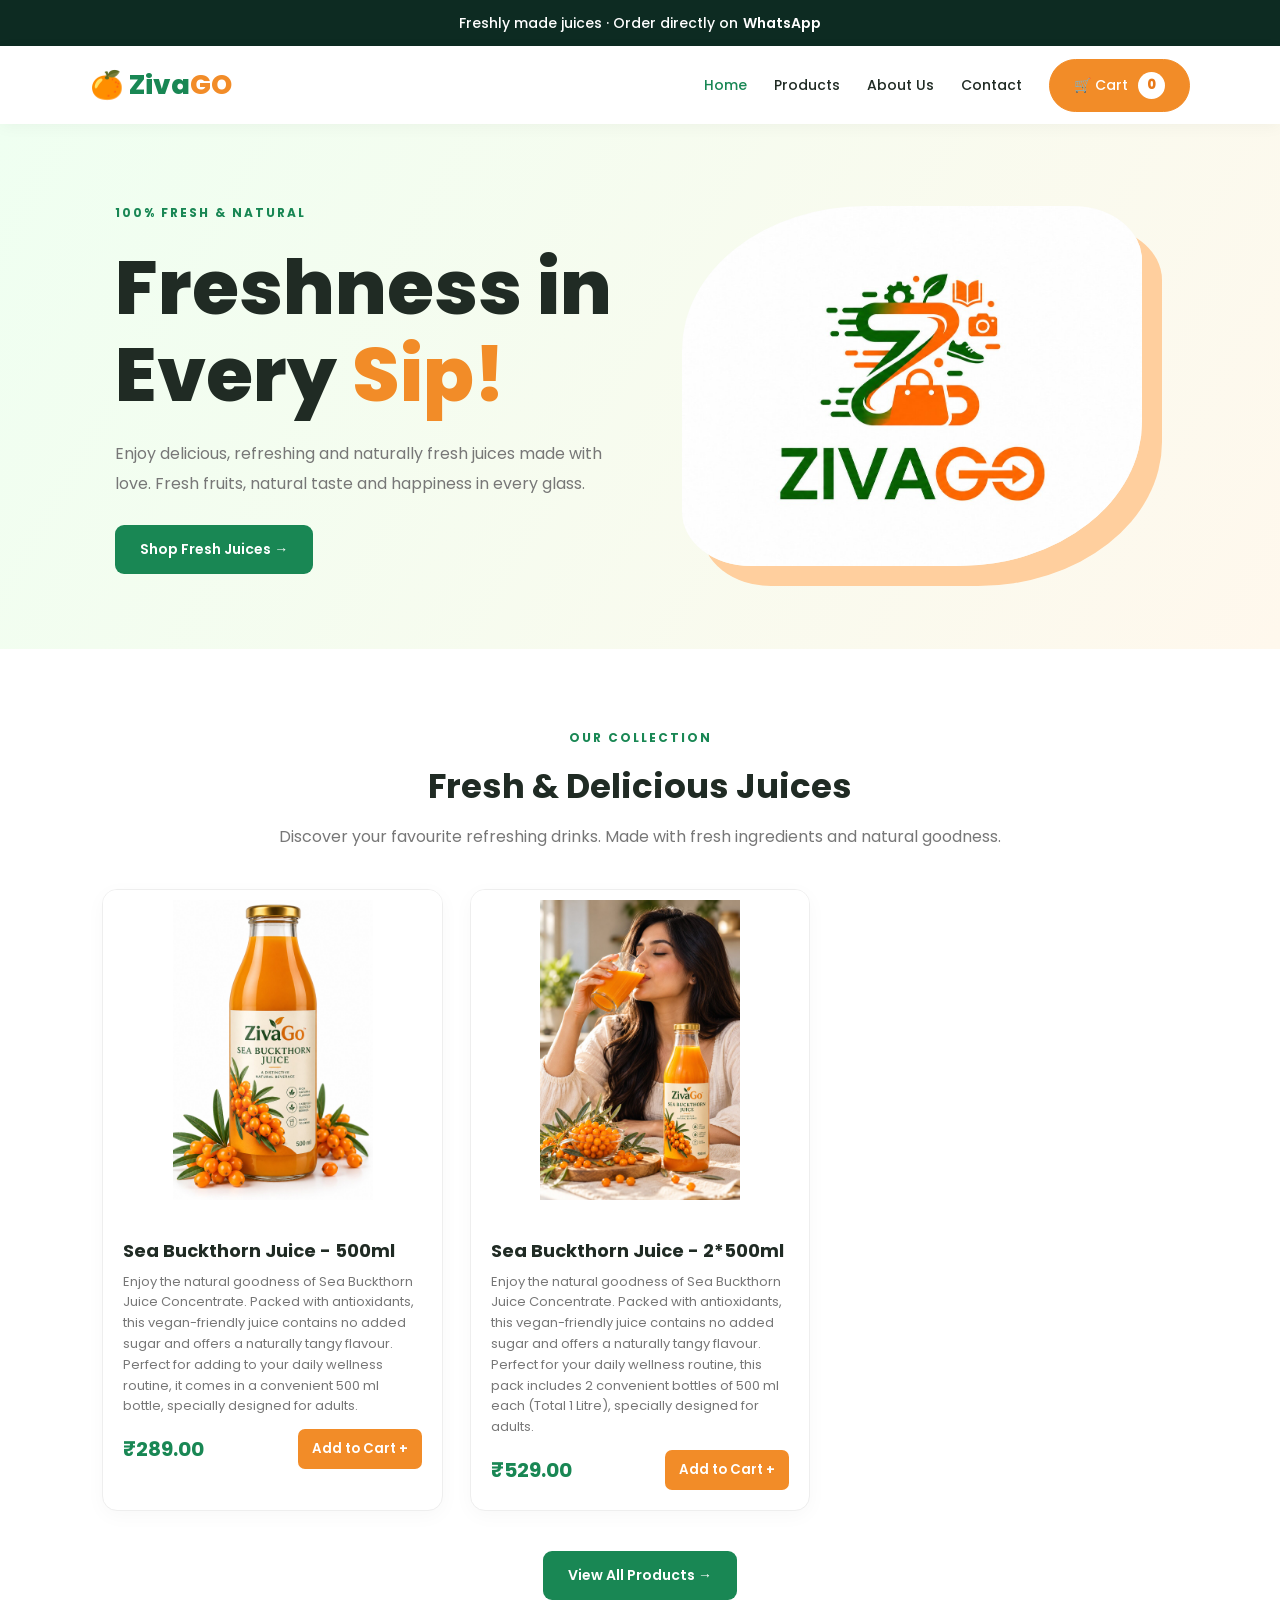
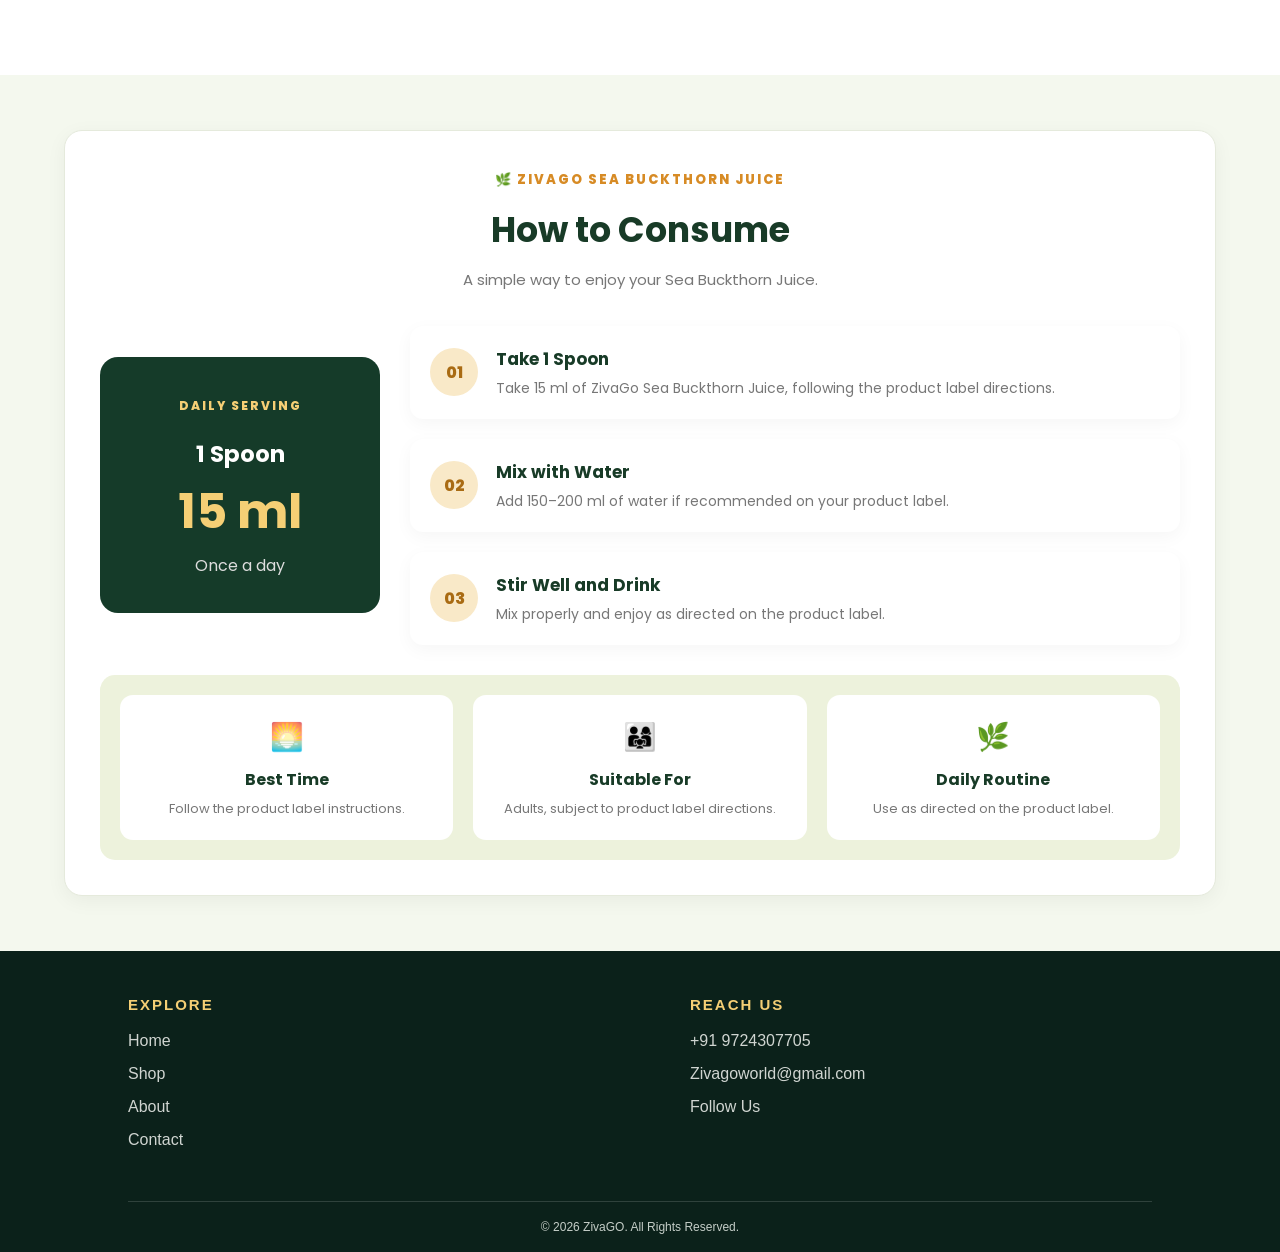
==== index.html @ c8cfe7f8 "Update index.html" ====
<!DOCTYPE html>
<html lang="en">

<head>
    <meta charset="UTF-8">
    <meta name="viewport" content="width=device-width, initial-scale=1.0">

    <title>ZivaGO | Fresh & Natural Juices</title>

    <meta name="description" content="Discover fresh and natural juices at ZivaGO. Enjoy refreshing flavours and order directly through WhatsApp.">

    <link rel="stylesheet" href="./style.css">

    <style>

        /* =====================================
           CART SUCCESS POPUP
        ===================================== */

        .cart-toast {
            position: fixed;
            top: 25px;
            right: 25px;
            width: 370px;
            max-width: calc(100% - 30px);
            background: #fff;
            border-radius: 18px;
            padding: 20px;
            z-index: 999999;
            box-shadow: 0 15px 45px rgba(0,0,0,.16);
            border: 1px solid #e8eee8;
            border-top: 5px solid #398342;

            display: flex;
            gap: 14px;
            align-items: flex-start;

            opacity: 0;
            visibility: hidden;
            transform: translateY(-25px) scale(.95);

            transition: all .35s ease;
        }

        .cart-toast.show {
            opacity: 1;
            visibility: visible;
            transform: translateY(0) scale(1);
        }

        .toast-icon {
            width: 48px;
            height: 48px;
            min-width: 48px;
            background: #e8f7e9;
            color: #398342;
            border-radius: 50%;

            display: flex;
            justify-content: center;
            align-items: center;

            font-size: 27px;
            font-weight: bold;
        }

        .toast-content {
            flex: 1;
            min-width: 0;
        }

        .toast-content strong {
            display: block;
            color: #243b2c;
            font-size: 16px;
            font-weight: 800;
            margin: 2px 0 6px;
        }

        .toast-content p {
            color: #777;
            font-size: 13px;
            line-height: 1.5;
            margin: 0;
            overflow-wrap: anywhere;
        }

        .toast-close {
            border: none;
            background: transparent;
            color: #999;
            font-size: 22px;
            cursor: pointer;
            padding: 0;
        }

        .toast-bottom {
            display: flex;
            align-items: center;
            justify-content: space-between;
            margin-top: 16px;
            padding-top: 13px;
            border-top: 1px solid #eee;
            gap: 8px;
        }

        .toast-cart-count {
            font-size: 12px;
            color: #398342;
            font-weight: 700;
        }

        .toast-cart-link {
            display: inline-block;
            text-decoration: none;
            background: #f28c28;
            color: white;
            padding: 9px 15px;
            border-radius: 30px;
            font-size: 12px;
            font-weight: 700;
            white-space: nowrap;
        }

        .toast-cart-link:hover {
            background: #d97818;
        }

        .toast-progress {
            position: absolute;
            bottom: 0;
            left: 0;
            height: 3px;
            width: 100%;
            background: #f28c28;
            transform-origin: left;
        }

        .cart-toast.show .toast-progress {
            animation: toastProgress 3.5s linear forwards;
        }

        @keyframes toastProgress {
            from { transform: scaleX(1); }
            to { transform: scaleX(0); }
        }


        /* =====================================
           PREMIUM FOOTER
        ===================================== */

        footer.footer {
            background: #0b211a !important;
            color: #d0d5d1;
            width: 100%;
            margin: 0;
            padding: 85px 8% 0;
            box-sizing: border-box;
            font-family: Arial, sans-serif;
        }

        .footer .footer-container {
            width: 100%;
            max-width: 1200px;
            margin: 0 auto;

            display: grid;
            grid-template-columns: 1fr 1fr;
            column-gap: 100px;
            align-items: start;

            padding-bottom: 75px;
        }

        .footer .footer-column {
            display: flex;
            flex-direction: column;
            align-items: flex-start;
            text-align: left !important;
            justify-content: flex-start;
            width: 100%;
            margin: 0;
            padding: 0;
        }

        .footer .footer-column h3 {
            display: block;
            width: 100%;
            color: #f5cf75;
            font-size: 17px;
            font-weight: 800;
            letter-spacing: 2px;
            text-align: left !important;
            margin: 0 0 26px;
            padding: 0;
        }

        .footer .footer-column a {
            display: block;
            width: fit-content;
            max-width: 100%;
            color: #d0d5d1;
            text-decoration: none;
            text-align: left !important;
            font-size: 20px;
            line-height: 1.5;
            margin: 0 0 12px;
            padding: 0;

            transition: color .3s ease, transform .3s ease;
        }

        .footer .footer-column a:hover {
            color: #f5cf75;
            transform: translateX(5px);
        }

        .footer .footer-bottom {
            width: 100%;
            max-width: 1200px;
            margin: 0 auto;
            border-top: 1px solid rgba(255,255,255,.15);
            padding: 35px 0 25px;
            text-align: center;
            box-sizing: border-box;
        }

        .footer .footer-bottom p {
            color: #c5cec8;
            font-size: 14px;
            margin: 0;
            text-align: center;
        }


        /* =====================================
           HOW TO CONSUME SECTION
        ===================================== */

        .consume-section {
            width: 100%;
            padding: 55px 5%;
            background: #f4f8ee;
            box-sizing: border-box;
        }

        .consume-container {
            max-width: 1200px;
            margin: auto;
        }

        .consume-heading {
            text-align: center;
            margin-bottom: 35px;
        }

        .consume-heading span {
            color: #d78b25;
            font-size: 13px;
            font-weight: 800;
            letter-spacing: 2px;
        }

        .consume-heading h2 {
            color: #183b27;
            font-size: 35px;
            margin: 12px 0;
        }

        .consume-heading p {
            color: #777;
            font-size: 15px;
        }

        .consume-main {
            display: grid;
            grid-template-columns: 280px 1fr;
            gap: 30px;
            align-items: center;
        }

        .consume-dose {
            background: #153b29;
            color: white;
            text-align: center;
            padding: 35px 20px;
            border-radius: 18px;
        }

        .consume-dose span {
            color: #f5cf75;
            font-size: 12px;
            font-weight: 800;
            letter-spacing: 2px;
        }

        .consume-dose h3 {
            font-size: 23px;
            margin: 20px 0 5px;
        }

        .consume-dose h2 {
            color: #f5cf75;
            font-size: 48px;
            margin: 5px 0;
        }

        .consume-dose p {
            color: #ddd;
        }

        .consume-steps {
            display: flex;
            flex-direction: column;
            gap: 20px;
        }

        .consume-step {
            display: flex;
            align-items: center;
            gap: 18px;
            background: white;
            padding: 20px;
            border-radius: 13px;
            box-shadow: 0 5px 18px rgba(0,0,0,.04);
        }

        .step-number {
            min-width: 48px;
            height: 48px;
            border-radius: 50%;
            background: #f9e9c8;
            color: #a96b13;
            display: flex;
            align-items: center;
            justify-content: center;
            font-weight: 800;
        }

        .consume-step h3 {
            color: #183b27;
            font-size: 17px;
            margin: 0 0 6px;
        }

        .consume-step p {
            color: #777;
            font-size: 14px;
            margin: 0;
            line-height: 1.5;
        }

        .consume-info {
            display: grid;
            grid-template-columns: repeat(3, 1fr);
            gap: 20px;
            margin-top: 30px;
        }

        .info-item {
            background: white;
            padding: 22px 15px;
            text-align: center;
            border-radius: 13px;
        }

        .info-item span {
            font-size: 27px;
        }

        .info-item h3 {
            color: #183b27;
            font-size: 16px;
            margin: 10px 0 7px;
        }

        .info-item p {
            color: #777;
            font-size: 13px;
            line-height: 1.5;
            margin: 0;
        }


        /* =====================================
           RESPONSIVE DESIGN
        ===================================== */

        @media(max-width: 768px) {

            footer.footer {
                padding: 55px 7% 0;
            }

            .footer .footer-container {
                grid-template-columns: 1fr 1fr;
                column-gap: 25px;
                padding-bottom: 45px;
            }

            .footer .footer-column h3 {
                font-size: 14px;
                margin-bottom: 20px;
            }

            .footer .footer-column a {
                font-size: 15px;
                overflow-wrap: anywhere;
            }

            .consume-section {
                padding: 35px 4%;
            }

            .consume-main {
                grid-template-columns: 1fr;
            }

            .consume-dose {
                padding: 25px;
            }

            .consume-info {
                gap: 10px;
            }

        }

        @media(max-width: 480px) {

            .footer .footer-container {
                grid-template-columns: 1fr;
                row-gap: 30px;
            }

            .footer .footer-column h3 {
                font-size: 15px;
            }

            .footer .footer-column a {
                font-size: 17px;
            }

            .footer .footer-bottom {
                padding: 25px 0;
            }

            .cart-toast {
                top: 15px;
                right: 15px;
                left: 15px;
                width: auto;
                padding: 16px;
            }

            .toast-content strong {
                font-size: 14px;
            }

            .consume-heading h2 {
                font-size: 27px;
            }

            .consume-info {
                grid-template-columns: 1fr;
            }

            .consume-step {
                padding: 15px;
                gap: 12px;
            }

        }

    </style>

</head>

<body>


    <!-- =====================================
         ANNOUNCEMENT BAR
    ===================================== -->

    <div class="announcement-bar">

        <span>Freshly made juices · Order directly on</span>

        <a href="https://wa.me/919724307705"
           target="_blank"
           rel="noopener">

            WhatsApp

        </a>

    </div>


    <!-- =====================================
         HEADER
    ===================================== -->

    <header class="header">

        <a href="./index.html" class="logo">
            🍊 Ziva<span>GO</span>
        </a>

        <button class="menu-btn"
                onclick="toggleMenu()"
                aria-label="Toggle navigation">

            ☰

        </button>

        <nav id="navbar">

            <a class="active" href="./index.html">
                Home
            </a>

            <a href="./products.html">
                Products
            </a>

            <a href="./about.html">
                About Us
            </a>

            <a href="./contact.html">
                Contact
            </a>

            <a href="./cart.html" class="cart-nav">

                🛒 Cart

                <span class="cart-count" id="cartCount">
                    0
                </span>

            </a>

        </nav>

    </header>


    <!-- =====================================
         HERO SECTION
    ===================================== -->

    <section class="hero">

        <div class="hero-content">

            <span class="tag">
                100% FRESH & NATURAL
            </span>

            <h1>
                Freshness in<br>
                Every <span>Sip!</span>
            </h1>

            <p>
                Enjoy delicious, refreshing and naturally fresh juices
                made with love. Fresh fruits, natural taste and happiness
                in every glass.
            </p>

            <a href="./products.html" class="btn">
                Shop Fresh Juices →
            </a>

        </div>

        <div class="hero-image">

            <img
                src="./logo2.jpg"
                alt="Fresh ZivaGO juice"
                onerror="this.onerror=null;this.src='https://placehold.co/600x500?text=ZivaGO+Juices'">

        </div>

    </section>


    <!-- =====================================
         FEATURED PRODUCTS
    ===================================== -->

    <section class="section">

        <div class="section-heading">

            <span class="tag">
                OUR COLLECTION
            </span>

            <h2>
                Fresh & Delicious Juices
            </h2>

            <p>
                Discover your favourite refreshing drinks.
                Made with fresh ingredients and natural goodness.
            </p>

        </div>

        <!-- ADMIN ADDED PRODUCTS WILL SHOW HERE -->

        <div class="product-grid" id="featured-products">

        </div>

        <div class="center">

            <a href="./products.html" class="btn">
                View All Products →
            </a>

        </div>

    </section>


    <!-- =====================================
         HOW TO CONSUME SECTION
    ===================================== -->

    <section class="consume-section">

        <div class="consume-container">

            <div class="consume-heading">

                <span>
                    🌿 ZIVAGO SEA BUCKTHORN JUICE
                </span>

                <h2>
                    How to Consume
                </h2>

                <p>
                    A simple way to enjoy your Sea Buckthorn Juice.
                </p>

            </div>


            <div class="consume-main">


                <!-- DAILY SERVING -->

                <div class="consume-dose">

                    <span>
                        DAILY SERVING
                    </span>

                    <h3>
                        1 Spoon
                    </h3>

                    <h2>
                        15 ml
                    </h2>

                    <p>
                        Once a day
                    </p>

                </div>


                <!-- CONSUMPTION STEPS -->

                <div class="consume-steps">


                    <div class="consume-step">

                        <div class="step-number">
                            01
                        </div>

                        <div>

                            <h3>
                                Take 1 Spoon
                            </h3>

                            <p>
                                Take 15 ml of ZivaGo Sea Buckthorn Juice,
                                following the product label directions.
                            </p>

                        </div>

                    </div>


                    <div class="consume-step">

                        <div class="step-number">
                            02
                        </div>

                        <div>

                            <h3>
                                Mix with Water
                            </h3>

                            <p>
                                Add 150–200 ml of water if recommended
                                on your product label.
                            </p>

                        </div>

                    </div>


                    <div class="consume-step">

                        <div class="step-number">
                            03
                        </div>

                        <div>

                            <h3>
                                Stir Well and Drink
                            </h3>

                            <p>
                                Mix properly and enjoy as directed
                                on the product label.
                            </p>

                        </div>

                    </div>


                </div>

            </div>


            <!-- EXTRA INFORMATION -->

            <div class="consume-info">


                <div class="info-item">

                    <span>🌅</span>

                    <h3>
                        Best Time
                    </h3>

                    <p>
                        Follow the product label instructions.
                    </p>

                </div>


                <div class="info-item">

                    <span>👨‍👩‍👧</span>

                    <h3>
                        Suitable For
                    </h3>

                    <p>
                        Adults, subject to product label directions.
                    </p>

                </div>


                <div class="info-item">

                    <span>🌿</span>

                    <h3>
                        Daily Routine
                    </h3>

                    <p>
                        Use as directed on the product label.
                    </p>

                </div>


            </div>

        </div>

    </section>


    <!-- =====================================
         FOOTER
    ===================================== -->

    <footer class="footer">

        <div class="footer-container">


            <!-- EXPLORE -->

            <div class="footer-column">

                <h3>
                    EXPLORE
                </h3>

                <a href="./index.html">
                    Home
                </a>

                <a href="./products.html">
                    Shop
                </a>

                <a href="./about.html">
                    About
                </a>

                <a href="./contact.html">
                    Contact
                </a>

            </div>


            <!-- REACH US -->

            <div class="footer-column">

                <h3>
                    REACH US
                </h3>

                <a href="https://wa.me/919724307705"
                   target="_blank"
                   rel="noopener">

                    +91 9724307705

                </a>

                <a href="mailto:zivagoworld@gmail.com">

                    Zivagoworld@gmail.com

                </a>
                   <a href="https://www.instagram.com/zivago.world" target="_blank" rel="noopener noreferrer">
    <i class="fab fa-instagram"></i> Follow Us
</a>

            </div>


        </div>


        <!-- COPYRIGHT -->

        <div class="footer-bottom">

            <p>
                © 2026 ZivaGO. All Rights Reserved.
            </p>

        </div>

    </footer>


    <!-- =====================================
         ADD TO CART SUCCESS POPUP
    ===================================== -->

    <div id="cart-toast" class="cart-toast" role="status" aria-live="polite">

        <div class="toast-icon">
            ✓
        </div>

        <div class="toast-content">

            <strong>
                Added to Cart Successfully!
            </strong>

            <p id="toast-message">
                Your fresh juice has been added to your shopping cart.
            </p>

            <div class="toast-bottom">

                <span class="toast-cart-count" id="toast-count">
                    🛒 Cart updated
                </span>

                <a href="./cart.html" class="toast-cart-link">
                    View Cart →
                </a>

            </div>

        </div>

        <button class="toast-close"
                onclick="closeCartToast()"
                aria-label="Close notification">

            ×

        </button>

        <div class="toast-progress"></div>

    </div>


    <!-- =====================================
         JAVASCRIPT
    ===================================== -->

    <script src="./script.js"></script>

    <script>

        // MOBILE NAVIGATION

        function toggleMenu() {

            const navbar = document.getElementById("navbar");

            if (navbar) {
                navbar.classList.toggle("show");
            }

        }


        // CART TOAST DETAILS

        function updateToastDetails(productName) {

            const message =
                document.getElementById("toast-message");

            const count =
                document.getElementById("toast-count");

            if (message) {

                message.textContent =
                    productName +
                    " has been added to your shopping cart.";

            }

            if (count && typeof getCart === "function") {

                const total = getCart().reduce(
                    (sum, item) =>
                        sum + Number(item.quantity || 0),
                    0
                );

                count.textContent =
                    "🛒 " + total + " items in your cart";

            }

        }

    </script>


</body>

</html>
---- style.css ----
@import url('https://fonts.googleapis.com/css2?family=Poppins:wght@400;500;600;700;800&display=swap');

/* ==============================
   GLOBAL SETTINGS
============================== */

:root {
  --green: #198754;
  --dark-green: #11633c;
  --orange: #F28C28;
  --light: #f5fff7;
  --dark: #202b24;
  --gray: #777;
}

* {
  margin: 0;
  padding: 0;
  box-sizing: border-box;
}

body {
  font-family: 'Poppins', sans-serif;
  color: var(--dark);
  background: white;
}

a {
  text-decoration: none;
  color: inherit;
}

button,
input,
textarea {
  font-family: inherit;
}

/* ==============================
   ANNOUNCEMENT BAR
============================== */

.announcement-bar {
  width: 100%;
  min-height: 46px;
  padding: 11px 15px;
  display: flex;
  align-items: center;
  justify-content: center;
  gap: 5px;
  background: #0d2b22;
  color: #ffffff;
  text-align: center;
  font-size: 14px;
  font-weight: 500;
  line-height: 1.5;
}

.announcement-bar a {
  color: #ffffff;
  font-weight: 600;
  transition: 0.3s;
}

.announcement-bar a:hover {
  color: #ffb45e;
  text-decoration: underline;
  text-underline-offset: 3px;
}

/* ==============================
   HEADER & NAVIGATION
============================== */

.header {
  min-height: 78px;
  padding: 0 7%;
  display: flex;
  align-items: center;
  justify-content: space-between;
  background: white;
  box-shadow: 0 3px 15px #0000000a;
  position: sticky;
  top: 0;
  z-index: 100;
}

.logo {
  font-size: 27px;
  font-weight: 800;
  color: var(--green);
}

.logo span {
  color: var(--orange);
}

.header nav {
  display: flex;
  align-items: center;
  gap: 27px;
}

.header nav a {
  font-size: 14px;
  font-weight: 500;
  transition: .3s;
}

.header nav a:hover,
.header nav a.active {
  color: var(--green);
}

.menu-btn {
  display: none;
  border: 0;
  background: none;
  font-size: 25px;
  cursor: pointer;
}

/* ==============================
           NAVIGATION
============================== */

.cart-nav {
  display: inline-flex;
  align-items: center;
  justify-content: center;
  gap: 10px;
  padding: 12px 24px;
  background: var(--orange);
  color: #fff !important;
  font-size: 16px;
  font-weight: 700;
  border: 1px solid var(--orange);
  border-radius: 50px;
  transition: all .3s ease;
}

.cart-nav:hover {
  background: #D96F13;
  border-color: #D96F13;
  transform: translateY(-3px);
  box-shadow: 0 6px 16px rgba(242, 140, 40, .25);
}

.cart-count {
  display: inline-flex;
  align-items: center;
  justify-content: center;
  min-width: 27px;
  height: 27px;
  padding: 0 7px;
  background: white;
  color: #E87919;
  border-radius: 50px;
  font-size: 13px;
  font-weight: 800;
}

/* ==============================
   HERO SECTION
============================== */

.hero {
  background: linear-gradient(120deg, #effff1, #fff8ed);
  padding: 75px 9%;
  display: flex;
  align-items: center;
  justify-content: space-between;
  gap: 40px;
  min-height: 520px;
}

.hero-content {
  flex: 1;
}

.tag {
  color: var(--green);
  font-weight: 700;
  font-size: 12px;
  letter-spacing: 2px;
}

.hero h1 {
  font-size: clamp(45px, 6vw, 76px);
  line-height: 1.15;
  margin: 20px 0;
  font-weight: 800;
}

.hero h1 span,
.page-banner h1 span {
  color: var(--orange);
}

.hero p,
.page-banner p {
  color: var(--gray);
  line-height: 1.9;
  margin-bottom: 25px;
}

.hero-image {
  flex: 1;
  display: flex;
  justify-content: center;
}

.hero-image img {
  width: 100%;
  max-width: 460px;
  height: 360px;
  object-fit: cover;
  border-radius: 40% 15% 40% 15%;
  box-shadow: 20px 20px 0 #ffcf9e;
}

/* ==============================
   BUTTONS
============================== */

.btn {
  display: inline-block;
  border: none;
  background: var(--green);
  color: white;
  padding: 14px 25px;
  border-radius: 9px;
  font-size: 14px;
  font-weight: 600;
  cursor: pointer;
  transition: .3s;
  text-align: center;
}

.btn:hover {
  background: var(--dark-green);
  transform: translateY(-2px);
}

/* ==============================
   SECTIONS
============================== */

.section {
  padding: 75px 8%;
}

.section-heading {
  text-align: center;
  margin-bottom: 40px;
}

.section-heading h2,
.about-section h2 {
  font-size: 34px;
  margin: 12px 0;
}

.section-heading p {
  color: var(--gray);
}

/* ==============================
   PRODUCT GRID
============================== */

.product-grid {
  display: grid;
  grid-template-columns: repeat(3, minmax(0, 1fr));
  gap: 27px;
}

.product-card {
  background: white;
  border: 1px solid #eee;
  border-radius: 15px;
  overflow: hidden;
  transition: .3s;
  box-shadow: 0 5px 20px #00000008;
}

.product-card:hover {
  transform: translateY(-6px);
  box-shadow: 0 12px 25px #00000012;
}

.product-card img {
  width: 100%;
  height: 320px;
  object-fit: contain;
  object-position: center;
  background: #fff;
  padding: 10px;
}

.product-info {
  padding: 20px;
}

.product-info h3 {
  font-size: 18px;
  margin-bottom: 8px;
}

.product-info p {
  font-size: 13px;
  color: var(--gray);
  min-height: 43px;
  line-height: 1.6;
  margin-bottom: 12px;
}

.product-bottom {
  display: flex;
  align-items: center;
  justify-content: space-between;
  gap: 8px;
}

.price {
  color: var(--green);
  font-size: 20px;
  font-weight: 700;
}

.add-btn {
  background: var(--orange);
  border: 0;
  color: white;
  padding: 10px 14px;
  border-radius: 7px;
  cursor: pointer;
  font-weight: 600;
}

.add-btn:hover {
  background: #ed751c;
}

.center {
  text-align: center;
  margin-top: 40px;
}

/* ==============================
   BENEFITS
============================== */

.benefits {
  display: grid;
  grid-template-columns: repeat(3, 1fr);
  background: #f1fff3;
  padding: 45px 8%;
  text-align: center;
  gap: 25px;
}

.benefits div {
  font-size: 35px;
}

.benefits h3 {
  font-size: 17px;
  margin: 10px 0;
}

.benefits p {
  font-size: 13px;
  color: var(--gray);
}

/* ==============================
   SMALL PREMIUM FOOTER
============================== */

.footer {
  width: 100%;
  background: #0b211a !important;
  color: #d0d5d1 !important;
  padding: 45px 10% 0 !important;
  margin: 0;
  text-align: left !important;
  box-sizing: border-box;
}

/* TWO COLUMN LAYOUT */

.footer .footer-container {
  width: 100%;
  max-width: 1200px;
  margin: 0 auto !important;

  display: grid !important;
  grid-template-columns: 1fr 1fr !important;

  align-items: start !important;
  gap: 40px;

  padding: 0 0 40px !important;
}

/* FOOTER COLUMNS */

.footer .footer-column {
  display: flex !important;
  flex-direction: column !important;
  align-items: flex-start !important;
  justify-content: flex-start !important;

  width: 100%;
  text-align: left !important;

  margin: 0 !important;
  padding: 0 !important;
}

/* GOLDEN HEADINGS */

.footer .footer-column h3 {
  color: #f5cf75 !important;
  font-size: 15px !important;
  font-weight: 800 !important;
  letter-spacing: 2px;

  text-align: left !important;

  margin: 0 0 16px !important;
  padding: 0 !important;
}

/* FOOTER LINKS */

.footer .footer-column a {
  display: block !important;
  width: fit-content !important;
  max-width: 100%;

  color: #d0d5d1 !important;
  font-size: 16px !important;
  font-weight: 400;

  line-height: 1.6;
  text-align: left !important;
  text-decoration: none !important;

  margin: 0 0 9px !important;
  padding: 0 !important;

  transition: .3s ease;
}

.footer .footer-column a:hover {
  color: #f5cf75 !important;
  transform: translateX(4px);
}

/* COPYRIGHT BORDER */

.footer .footer-bottom {
  width: 100%;
  max-width: 1200px;
  margin: 0 auto !important;

  border-top: 1px solid rgba(255,255,255,.15) !important;

  padding: 18px 0 !important;
  text-align: center !important;
  box-sizing: border-box;
}

.footer .footer-bottom p {
  color: #c5cec8 !important;
  font-size: 12px !important;
  margin: 0 !important;
  text-align: center !important;
}

/* ==============================
   PAGE BANNER
============================== */

.page-banner {
  text-align: center;
  padding: 75px 15px;
  background: linear-gradient(120deg, #effff1, #fff7eb);
}

.page-banner h1 {
  font-size: 42px;
  margin: 10px 0;
}

.empty-message {
  text-align: center;
  color: var(--gray);
  padding: 40px;
}

/* ==============================
   ABOUT SECTION
============================== */

.about-section {
  display: flex;
  align-items: center;
  gap: 55px;
}

.about-section img {
  width: 48%;
  height: 370px;
  object-fit: cover;
  border-radius: 18px;
}

.about-section p {
  color: var(--gray);
  line-height: 1.9;
  margin-bottom: 18px;
}

/* ==============================
   CONTACT SECTION
============================== */

.contact-section {
  display: grid;
  grid-template-columns: 1fr 1fr;
  gap: 30px;
}

.contact-info,
.contact-card {
  padding: 35px;
  background: #f4fff5;
  border-radius: 15px;
}

.contact-info h2,
.contact-card h2 {
  margin-bottom: 20px;
}

.contact-info p,
.contact-card p {
  color: var(--gray);
  line-height: 2.5;
}

/* ==============================
   CART PAGE
============================== */

.cart-section {
  display: grid;
  grid-template-columns: 1.6fr 1fr;
  gap: 30px;
  align-items: start;
}

.cart-row {
  display: flex;
  gap: 18px;
  align-items: center;
  border: 1px solid #eee;
  padding: 16px;
  border-radius: 12px;
  margin-bottom: 15px;
}

.cart-row img {
  width: 90px;
  height: 90px;
  object-fit: contain;
  background: #fff;
  border-radius: 10px;
}

.cart-details {
  flex: 1;
}

.cart-details h3 {
  font-size: 16px;
}

.cart-details p {
  color: var(--green);
  font-weight: 700;
  margin: 5px 0;
}

.quantity-control {
  display: flex;
  align-items: center;
  gap: 12px;
}

.quantity-control button {
  border: 0;
  background: #e8f8eb;
  padding: 5px 11px;
  cursor: pointer;
  border-radius: 5px;
  font-size: 18px;
}

.remove-btn {
  color: #e33;
  background: none;
  border: none;
  cursor: pointer;
  font-size: 13px;
  margin-top: 8px;
}

.cart-summary {
  padding: 25px;
  background: #f3fff4;
  border-radius: 15px;
  position: sticky;
  top: 100px;
}

.cart-summary h2 {
  margin-bottom: 25px;
}

.summary-line {
  display: flex;
  justify-content: space-between;
  border-top: 1px solid #ddd;
  padding: 20px 0;
  font-size: 19px;
}

.whatsapp-btn {
  width: 100%;
  background: #159b50;
}

.continue-link {
  display: inline-block;
  color: var(--green);
  font-size: 13px;
  margin-top: 18px;
}

.empty-cart {
  padding: 40px 20px;
  text-align: center;
  background: #f4fff5;
  border-radius: 12px;
}

.empty-cart p {
  margin: 15px 0;
  color: var(--gray);
}

/* ==============================
   ADMIN PANEL
============================== */

.admin-page {
  background: #f5f8f5;
  min-height: 100vh;
}

.admin-container {
  max-width: 850px;
  padding: 40px 20px;
  margin: auto;
}

.admin-card {
  background: white;
  padding: 30px;
  border-radius: 14px;
  box-shadow: 0 5px 20px #00000008;
  margin-bottom: 25px;
}

.login-card {
  max-width: 430px;
  margin: 70px auto;
}

.admin-card h1 {
  margin-bottom: 10px;
}

.admin-card h2 {
  margin-bottom: 20px;
}

.admin-card > p,
.login-card p {
  color: var(--gray);
  font-size: 13px;
  margin-bottom: 20px;
}

.admin-card label {
  display: block;
  margin: 17px 0 8px;
  font-size: 13px;
  font-weight: 600;
}

.admin-card input,
.admin-card textarea {
  width: 100%;
  padding: 13px;
  border: 1px solid #ddd;
  border-radius: 8px;
  outline: none;
  font-size: 14px;
  background: white;
}

.admin-card input:focus,
.admin-card textarea:focus {
  border-color: var(--green);
}

.admin-card textarea {
  resize: vertical;
}

.full-btn {
  width: 100%;
  margin-top: 20px;
}

.error-message {
  color: #d22 !important;
  margin-top: 12px;
}

.success-message {
  color: var(--green) !important;
  margin-top: 12px;
}

.image-preview {
  width: 120px;
  height: 120px;
  object-fit: contain;
  background: #fff;
  border: 1px solid #eee;
  border-radius: 10px;
  margin-top: 15px;
}

.admin-heading {
  display: flex;
  justify-content: space-between;
  align-items: center;
  margin-bottom: 25px;
  gap: 15px;
}

.admin-heading h1 {
  font-size: 30px;
  margin: 10px 0;
}

.logout-btn {
  background: #ffe9e9;
  color: #d22;
  border: 0;
  padding: 12px 20px;
  border-radius: 8px;
  cursor: pointer;
}

.admin-product {
  display: flex;
  align-items: center;
  gap: 15px;
  border-bottom: 1px solid #eee;
  padding: 15px 0;
}

.admin-product img {
  width: 75px;
  height: 75px;
  object-fit: contain;
  background: #fff;
  border-radius: 9px;
}

.admin-product-info {
  flex: 1;
  min-width: 0;
}

.admin-product-info h3 {
  font-size: 15px;
}

.admin-product-info p {
  font-size: 13px;
  color: var(--green);
  margin-top: 5px;
}

.delete-btn {
  background: #ffe9e9;
  color: #d22;
  border: 0;
  border-radius: 7px;
  padding: 9px 13px;
  cursor: pointer;
}

/* ==============================
   RESPONSIVE DESIGN
============================== */

@media(max-width: 900px) {

  .header {
    padding: 0 5%;
  }

  .header nav {
    gap: 15px;
  }

  .product-grid {
    grid-template-columns: repeat(2, 1fr);
  }

  .hero {
    padding: 55px 6%;
  }
}

@media(max-width: 700px) {

  .header {
    min-height: 70px;
  }

  .menu-btn {
    display: block;
  }

  .header nav {
    display: none;
    position: absolute;
    top: 70px;
    left: 0;
    right: 0;
    background: white;
    flex-direction: column;
    align-items: stretch;
    gap: 0;
    padding: 10px 6% 20px;
    box-shadow: 0 10px 15px #00000010;
  }

  .header nav.show {
    display: flex;
  }

  .header nav a {
    padding: 13px 0;
  }

  .header nav .cart-nav {
    padding: 11px 18px;
    align-self: flex-start;
    margin-top: 8px;
  }

  .hero {
    flex-direction: column;
    text-align: center;
    padding: 55px 6%;
  }

  .hero-image img {
    height: 280px;
  }

  .section {
    padding: 55px 6%;
  }

  .product-grid {
    grid-template-columns: 1fr;
  }

  .product-card img {
    height: 300px;
  }

  .benefits {
    grid-template-columns: 1fr;
  }

  .about-section {
    flex-direction: column;
  }

  .about-section img {
    width: 100%;
    height: 260px;
  }

  .contact-section,
  .cart-section {
    grid-template-columns: 1fr;
  }

  .page-banner h1 {
    font-size: 32px;
  }

  .cart-summary {
    position: static;
  }

  .cart-row {
    flex-wrap: wrap;
  }

  .admin-heading {
    align-items: flex-start;
  }

  .admin-heading h1 {
    font-size: 24px;
  }

  .admin-card {
    padding: 22px;
  }
}

/* ==============================
   FOOTER MOBILE RESPONSIVE
============================== */

@media(max-width: 600px) {

  .footer {
    padding: 35px 7% 0 !important;
  }

  .footer .footer-container {
    grid-template-columns: 1fr !important;
    gap: 25px;
    padding-bottom: 30px !important;
  }

  .footer .footer-column h3 {
    font-size: 15px !important;
    margin-bottom: 14px !important;
  }

  .footer .footer-column a {
    font-size: 16px !important;
  }

  .footer .footer-bottom {
    padding: 16px 0 !important;
  }

  .footer .footer-bottom p {
    font-size: 12px;
  }
}

/* ==============================
   SMALL MOBILE
============================== */

@media(max-width: 480px) {

  .announcement-bar {
    min-height: 42px;
    padding: 9px 10px;
    font-size: 11px;
    gap: 3px;
  }

  .cart-nav {
    padding: 9px 15px;
    font-size: 13px;
  }

  .product-bottom {
    align-items: flex-start;
    flex-direction: column;
  }

  .cart-row img {
    width: 70px;
    height: 70px;
  }
}

/* HOW TO CONSUME SECTION */

.consume-section {
    width: 100%;
    padding: 55px 5%;
    background: #f4f8ee;
    box-sizing: border-box;
}

.consume-container {
    max-width: 1000px;
    margin: auto;
    padding: 35px;
    background: #fff;
    border: 1px solid #e5eadc;
    border-radius: 18px;
    box-shadow: 0 5px 20px rgba(0,0,0,0.05);
}

.consume-heading {
    text-align: center;
    margin-bottom: 30px;
}

.consume-heading span {
    color: #e98520;
    font-size: 13px;
    font-weight: 800;
    letter-spacing: 2px;
}

.consume-heading h2 {
    color: #10452e;
    font-size: 32px;
    margin: 12px 0;
}

.consume-heading p {
    color: #777;
    font-size: 15px;
}

.consume-main {
    display: grid;
    grid-template-columns: 0.8fr 1.5fr;
    gap: 30px;
    align-items: center;
}

.consume-dose {
    background: #10452e;
    color: white;
    padding: 35px 20px;
    border-radius: 15px;
    text-align: center;
}

.consume-dose span {
    color: #f5cf75;
    font-size: 12px;
    font-weight: bold;
}

.consume-dose h3 {
    font-size: 28px;
    margin: 15px 0 5px;
}

.consume-dose h2 {
    color: #f5cf75;
    font-size: 38px;
    margin: 5px;
}

.consume-dose p {
    margin-bottom: 0;
}

.consume-steps {
    display: flex;
    flex-direction: column;
    gap: 15px;
}

.consume-step {
    display: flex;
    align-items: center;
    gap: 18px;
    padding: 15px;
    background: #f8f9f2;
    border-radius: 12px;
}

.step-number {
    min-width: 45px;
    height: 45px;
    background: #f28c28;
    color: white;
    border-radius: 50%;
    display: flex;
    justify-content: center;
    align-items: center;
    font-weight: bold;
}

.consume-step h3 {
    color: #10452e;
    font-size: 17px;
    margin: 0 0 5px;
}

.consume-step p {
    color: #777;
    font-size: 14px;
    margin: 0;
    line-height: 1.5;
}

.consume-info {
    display: grid;
    grid-template-columns: repeat(3, 1fr);
    gap: 15px;
    margin-top: 30px;
    padding: 20px;
    background: #edf2dc;
    border-radius: 15px;
}

.info-item {
    text-align: center;
    padding: 10px;
}

.info-item span {
    font-size: 28px;
}

.info-item h3 {
    color: #10452e;
    font-size: 16px;
    margin: 10px 0;
}

.info-item p {
    color: #666;
    font-size: 13px;
    line-height: 1.5;
    margin: 0;
}

/* MOBILE RESPONSIVE */

@media(max-width: 768px) {

    .consume-section {
        padding: 25px 15px;
    }

    .consume-container {
        padding: 20px 15px;
    }

    .consume-heading h2 {
        font-size: 25px;
    }

    .consume-main {
        grid-template-columns: 1fr;
    }

    .consume-info {
        grid-template-columns: 1fr;
        gap: 10px;
    }

    .info-item {
        border-bottom: 1px solid #d9dfc9;
    }

}


/* ==========================================
   ZIVAGO LUXURY GOLD ADD TO CART POPUP
========================================== */

.cart-success-popup {
    position: fixed;
    top: 25px;
    right: 25px;
    width: 370px;
    max-width: calc(100% - 30px);

    padding: 23px;
    background: linear-gradient(145deg, #ffffff, #fffaf0);

    border: 1px solid #f2d69b;
    border-top: 4px solid #d99a16;
    border-radius: 18px;

    box-shadow:
        0 15px 40px rgba(91, 61, 12, 0.15),
        0 5px 15px rgba(217, 154, 22, 0.10);

    z-index: 999999;
    overflow: hidden;

    opacity: 0;
    visibility: hidden;
    pointer-events: none;

    transform: translateY(-25px) scale(.94);

    transition:
        opacity .35s ease,
        transform .35s ease,
        visibility .35s ease;
}

.cart-success-popup.active {
    opacity: 1;
    visibility: visible;
    pointer-events: auto;
    transform: translateY(0) scale(1);
}

/* Decorative golden circle */

.cart-success-popup::before {
    content: "";
    position: absolute;
    top: -65px;
    right: -55px;

    width: 145px;
    height: 145px;

    background: radial-gradient(
        circle,
        rgba(245, 191, 79, .22),
        rgba(245, 191, 79, 0)
    );

    border-radius: 50%;
    pointer-events: none;
}

.cart-success-popup::after {
    content: "✦";
    position: absolute;
    top: 15px;
    right: 48px;

    color: #e8b84f;
    font-size: 17px;
    opacity: .7;

    animation: goldenSparkle 2s infinite ease-in-out;
    pointer-events: none;
}

/* Heading */

.popup-heading {
    display: flex;
    align-items: center;
    gap: 13px;
    position: relative;
    z-index: 1;
}

.popup-check {
    width: 46px;
    height: 46px;
    min-width: 46px;

    display: flex;
    justify-content: center;
    align-items: center;

    border-radius: 50%;

    background: linear-gradient(
        135deg,
        #f9d77c,
        #d99a16
    );

    color: #ffffff;
    font-size: 25px;
    font-weight: 900;

    box-shadow:
        0 5px 15px rgba(217, 154, 22, .30),
        inset 0 2px 4px rgba(255,255,255,.35);

    animation: successPop .55s ease;
}

.popup-title h3 {
    color: #273b2c;
    font-size: 16px;
    font-weight: 800;
    margin: 0 0 5px;
}

.popup-title span {
    color: #c58b20;
    font-size: 11px;
    font-weight: 700;
    letter-spacing: .7px;
    text-transform: uppercase;
}

/* Product description */

.popup-description {
    color: #77736a;
    font-size: 13px;
    line-height: 1.7;
    margin: 16px 0;

    position: relative;
    z-index: 1;
}

/* Close button */

.popup-close {
    position: absolute;
    top: 12px;
    right: 13px;

    width: 27px;
    height: 27px;

    display: flex;
    justify-content: center;
    align-items: center;

    background: #fff4df;
    color: #a9781d;

    border: none;
    border-radius: 50%;

    font-size: 20px;
    cursor: pointer;

    transition: .3s;
    z-index: 3;
}

.popup-close:hover {
    background: #d99a16;
    color: white;
    transform: rotate(90deg);
}

/* Divider */

.popup-divider {
    height: 1px;

    background: linear-gradient(
        90deg,
        transparent,
        #e8d2a5,
        transparent
    );

    margin: 13px 0;
}

/* Bottom section */

.popup-bottom {
    display: flex;
    justify-content: space-between;
    align-items: center;
    flex-wrap: wrap;
    gap: 10px;
}

.popup-cart-count {
    color: #a87919;
    font-size: 12px;
    font-weight: 800;
}

/* Premium button */

.popup-view-cart {
    display: inline-block;

    padding: 10px 17px;

    background: linear-gradient(
        135deg,
        #efbd4d,
        #d18b0d
    );

    color: #ffffff;
    border-radius: 30px;

    text-decoration: none;
    font-size: 12px;
    font-weight: 800;

    box-shadow: 0 5px 13px rgba(209, 139, 13, .22);

    transition: all .3s ease;
}

.popup-view-cart:hover {
    background: linear-gradient(
        135deg,
        #d99a16,
        #ad7108
    );

    transform: translateY(-3px);

    box-shadow: 0 7px 18px rgba(209, 139, 13, .35);
}

/* Animated bottom progress */

.popup-progress {
    position: absolute;
    bottom: 0;
    left: 0;

    height: 4px;
    width: 100%;

    background: linear-gradient(
        90deg,
        #f8d77d,
        #d99a16,
        #f2bd48
    );

    transform: scaleX(0);
    transform-origin: left;
}

.cart-success-popup.active .popup-progress {
    animation: popupProgress 3.5s linear forwards;
}

/* Animations */

@keyframes popupProgress {
    from {
        transform: scaleX(1);
    }

    to {
        transform: scaleX(0);
    }
}

@keyframes successPop {
    0% {
        transform: scale(.5) rotate(-20deg);
        opacity: 0;
    }

    70% {
        transform: scale(1.15);
    }

    100% {
        transform: scale(1);
        opacity: 1;
    }
}

@keyframes goldenSparkle {
    0%, 100% {
        opacity: .3;
        transform: scale(.8) rotate(0deg);
    }

    50% {
        opacity: 1;
        transform: scale(1.3) rotate(25deg);
    }
}

/* Mobile responsive */

@media(max-width: 480px) {

    .cart-success-popup {
        top: 15px;
        left: 12px;
        right: 12px;

        width: auto;
        max-width: none;

        padding: 18px;
        border-radius: 15px;
    }

    .popup-check {
        width: 40px;
        height: 40px;
        min-width: 40px;
        font-size: 22px;
    }

    .popup-title h3 {
        font-size: 14px;
    }

    .popup-description {
        font-size: 12px;
    }

    .popup-view-cart {
        padding: 9px 13px;
        font-size: 11px;
    }
}

@media(prefers-reduced-motion: reduce) {
    .cart-success-popup,
    .popup-check,
    .cart-success-popup::after {
        animation: none !important;
        transition: none !important;
    }
}
.payment-instructions {
    color: #F28C28;
    font-weight: bold;
    background-color: #FFF0D9;
    padding: 2px 5px;
    border-radius: 4px;
}
.highlight-text {
    color: #F28C28;
    font-weight: 700;
    background: #FFF0D9;
    padding: 3px 6px;
    border-radius: 4px;
}
.cod-message {
    background: linear-gradient(135deg, #fff4e8, #fffaf3);
    color: #e87516;
    padding: 14px 18px;
    margin: 15px 0;
    border: 1px solid #f5c28e;
    border-left: 5px solid #f28c28;
    border-radius: 10px;
    font-size: 15px;
    font-weight: 600;
    text-align: center;
    line-height: 1.6;
    box-shadow: 0 3px 10px rgba(242, 140, 40, 0.10);
    cursor: pointer;
    transition: all 0.3s ease;
}

.cod-message:hover {
    background: #fff0df;
    transform: translateY(-2px);
    box-shadow: 0 5px 15px rgba(242, 140, 40, 0.18);
}

/* Mobile Responsive */
@media (max-width: 600px) {
    .cod-message {
        font-size: 13px;
        padding: 12px;
        margin: 12px 0;
    }
}
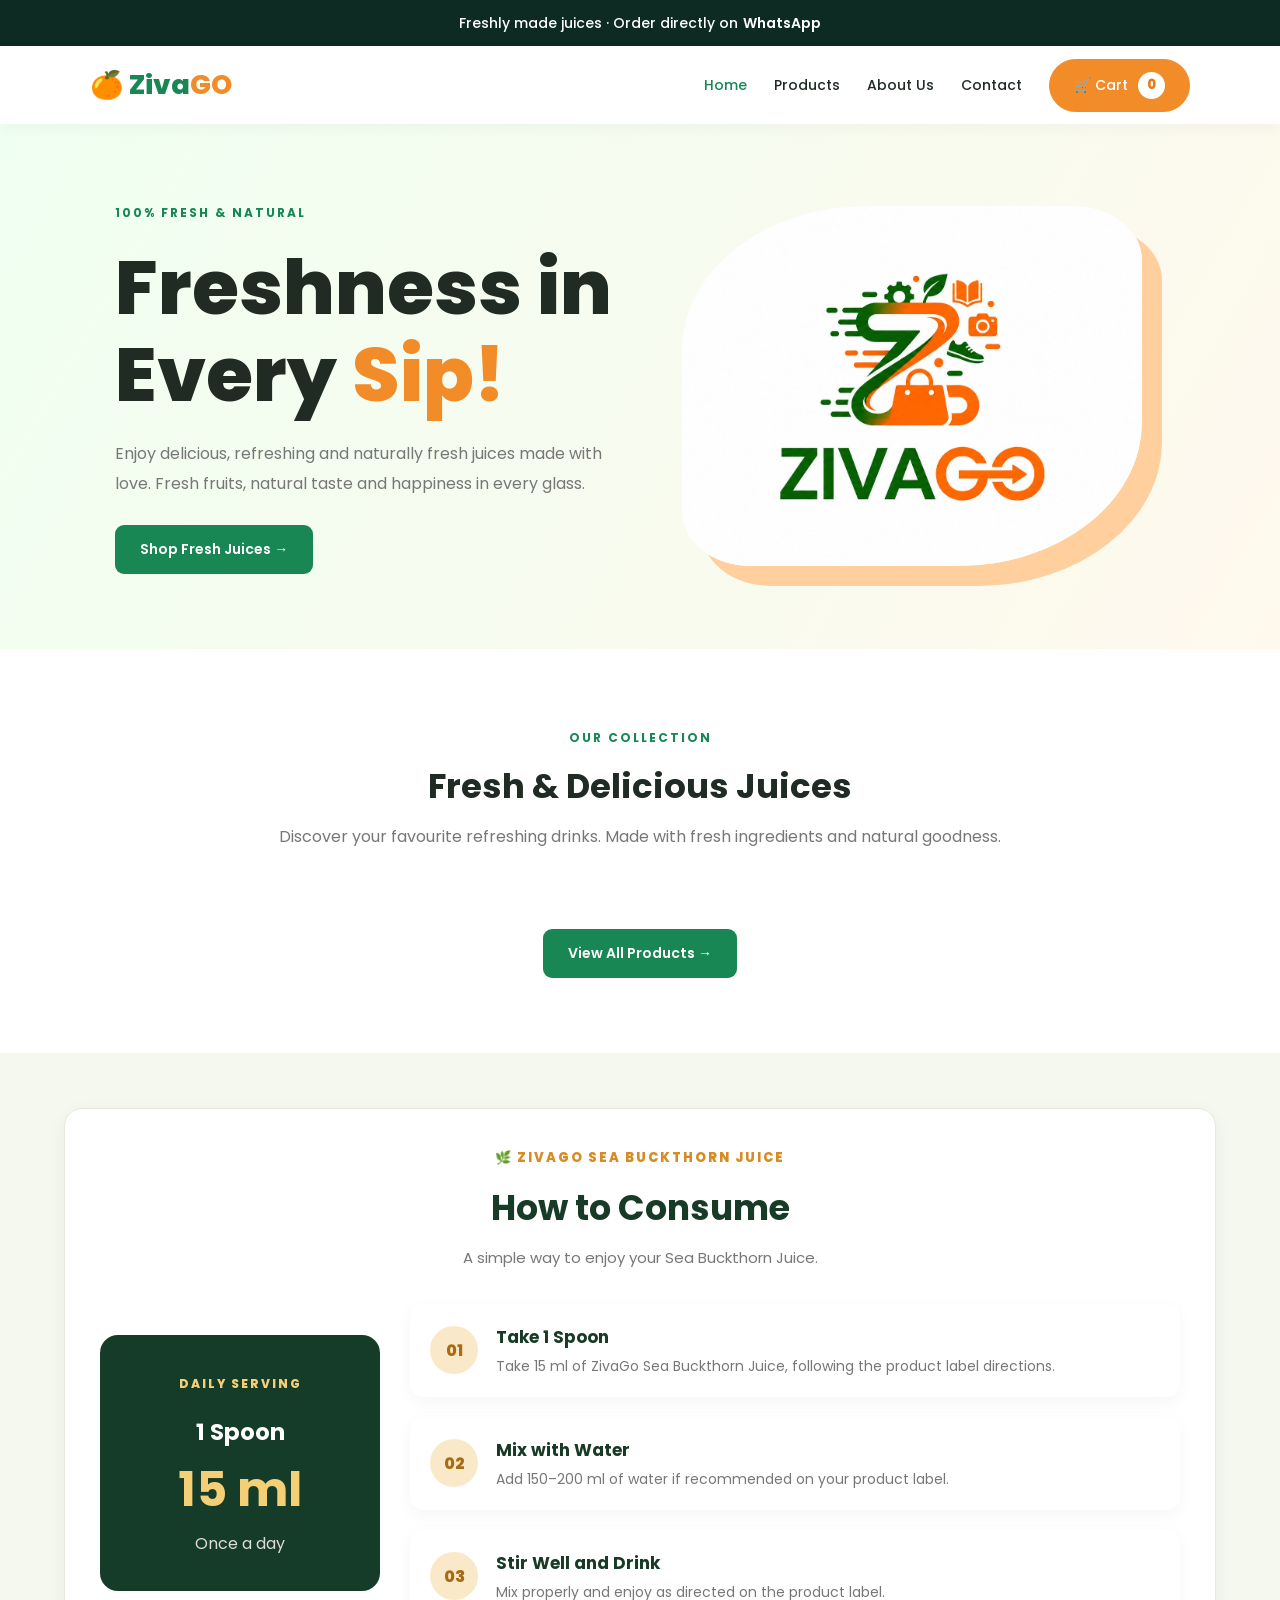
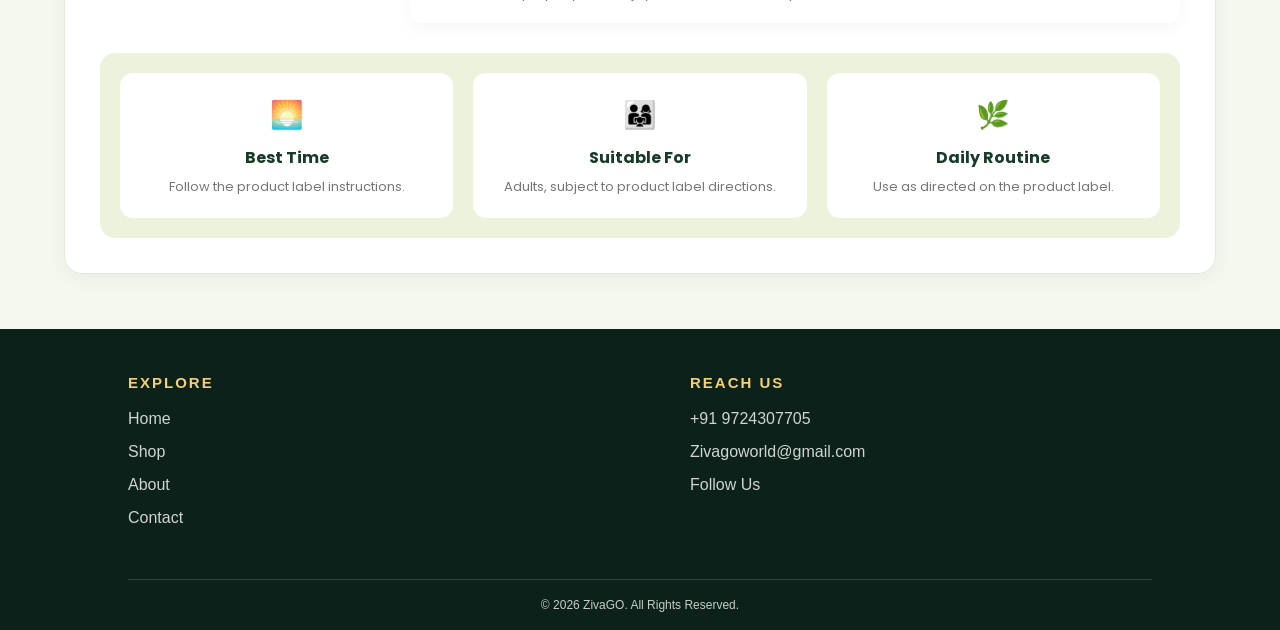
==== commit c53565e4: "Update index.html" ====
--- a/index.html
+++ b/index.html
@@ -947,7 +947,7 @@
          JAVASCRIPT
     ===================================== -->
 
-    <script src="./script.js"></script>
+    <script src="./admin.js"></script>
 
     <script>
 
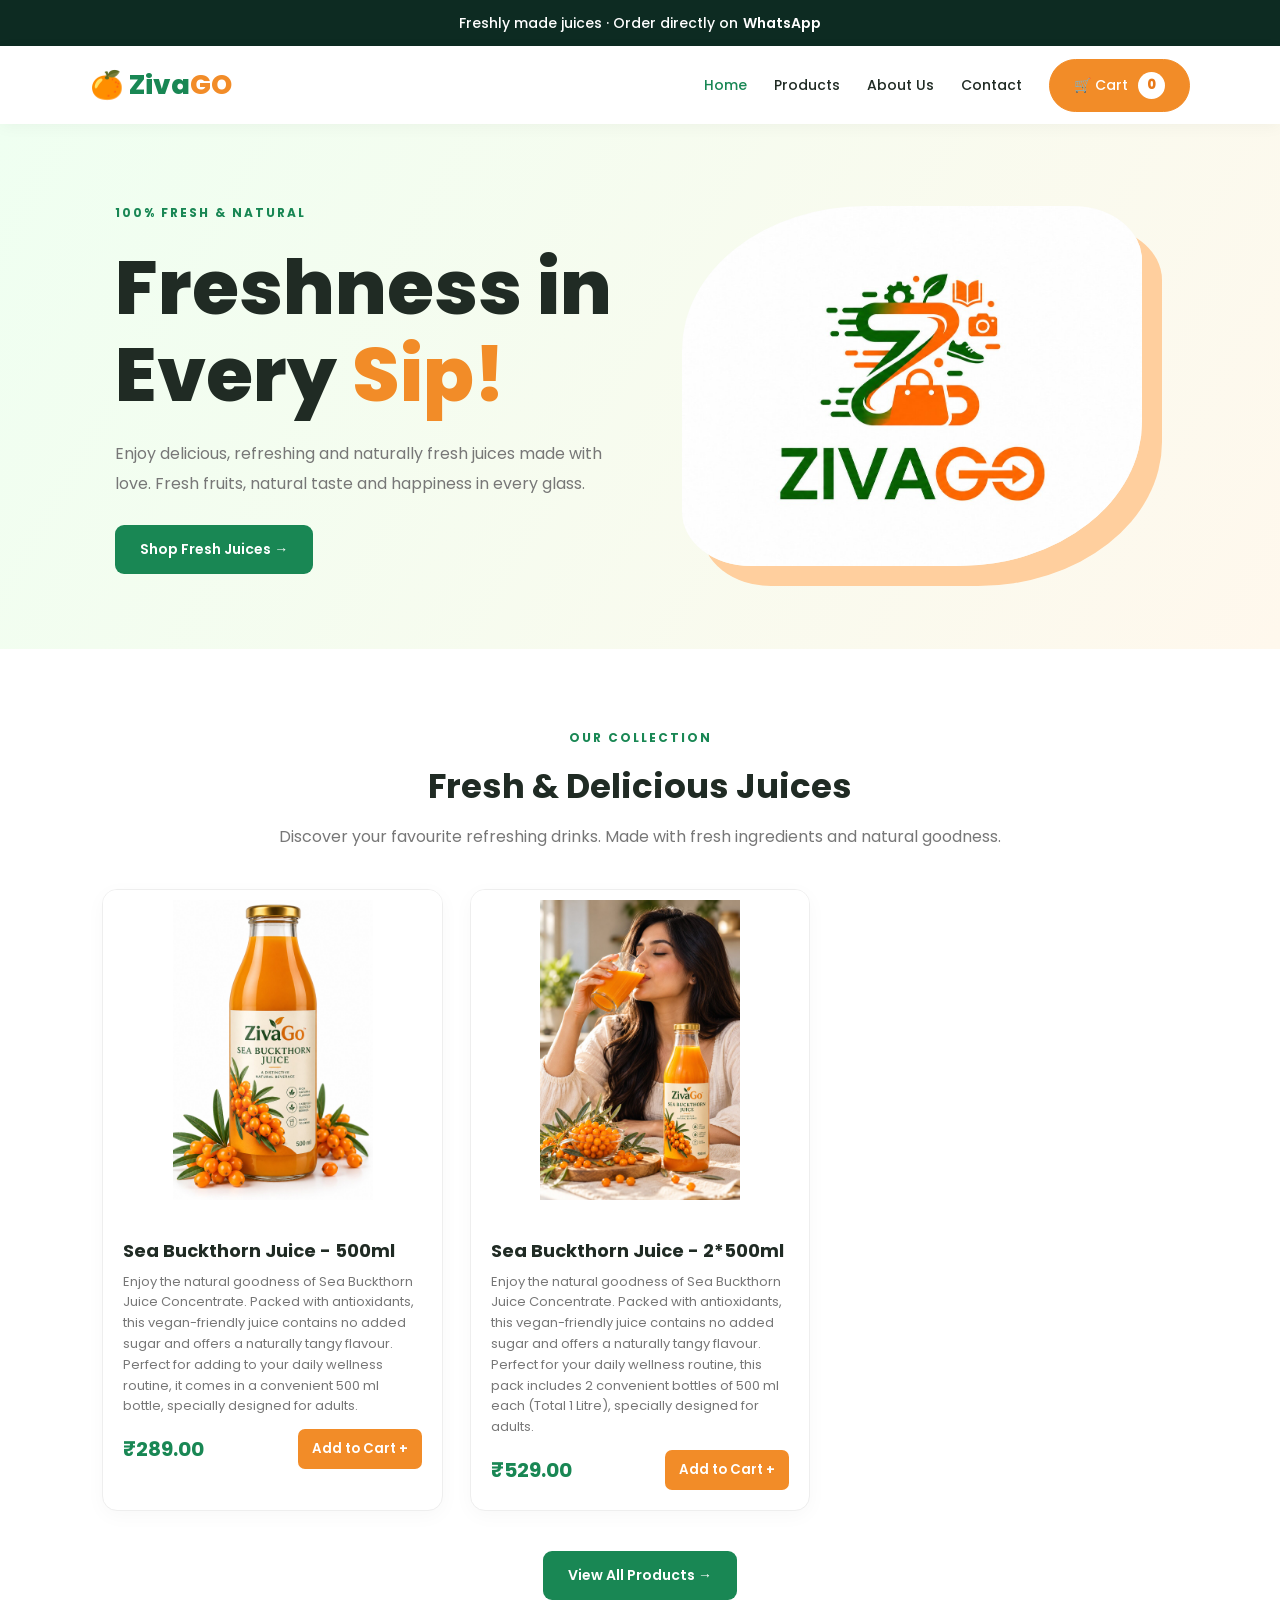
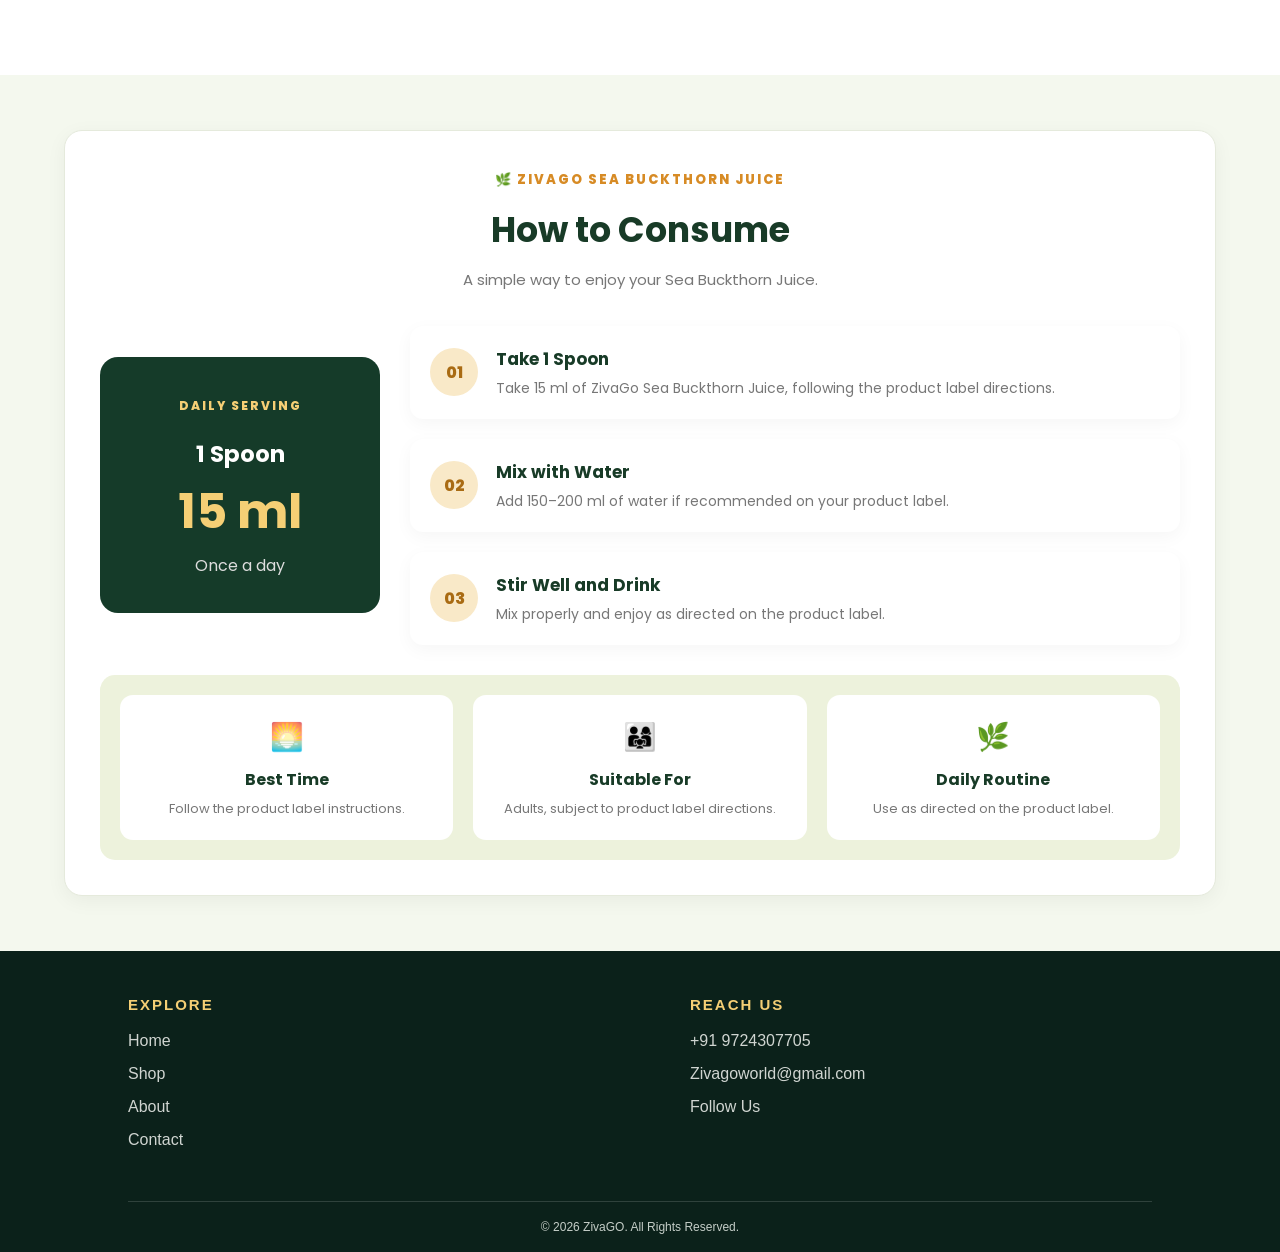
==== commit 72d315ce: "Update index.html" ====
--- a/index.html
+++ b/index.html
@@ -947,7 +947,7 @@
          JAVASCRIPT
     ===================================== -->
 
-    <script src="./admin.js"></script>
+    <script src="./script.js"></script>
 
     <script>
 
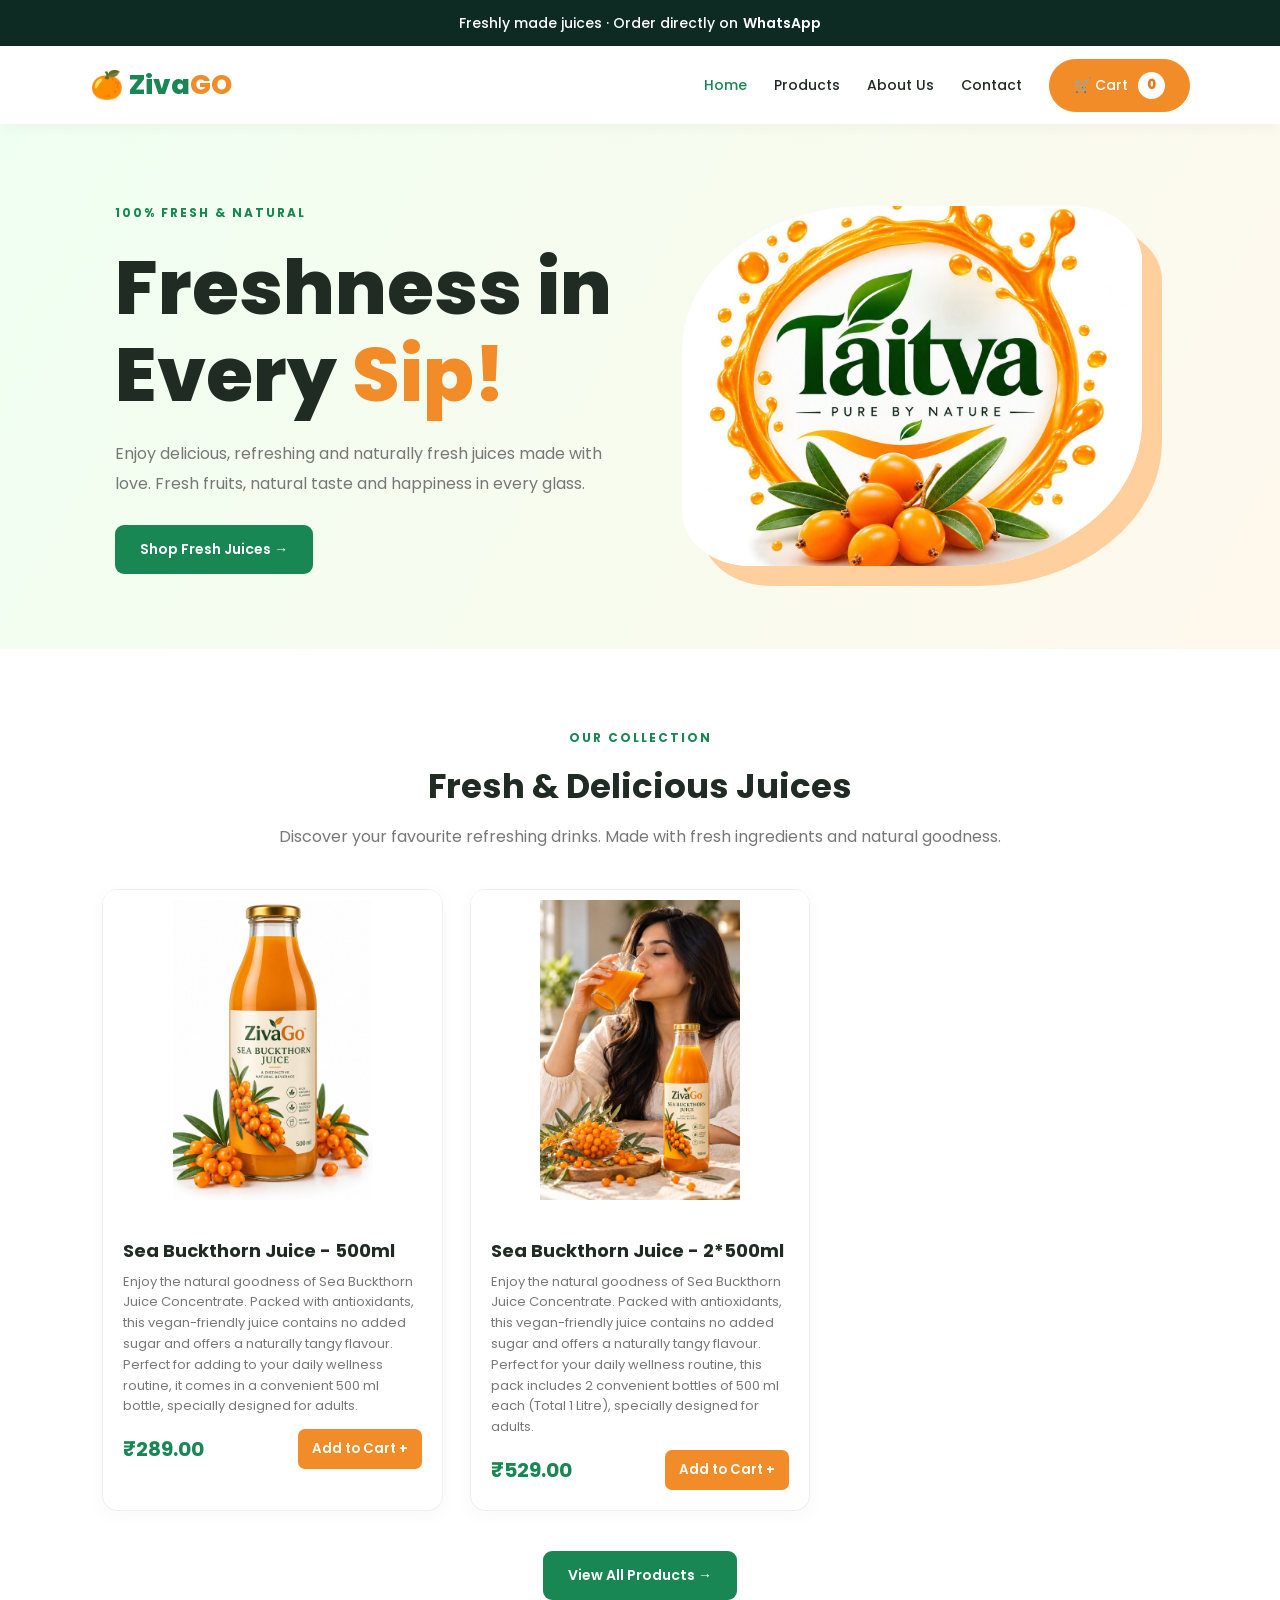
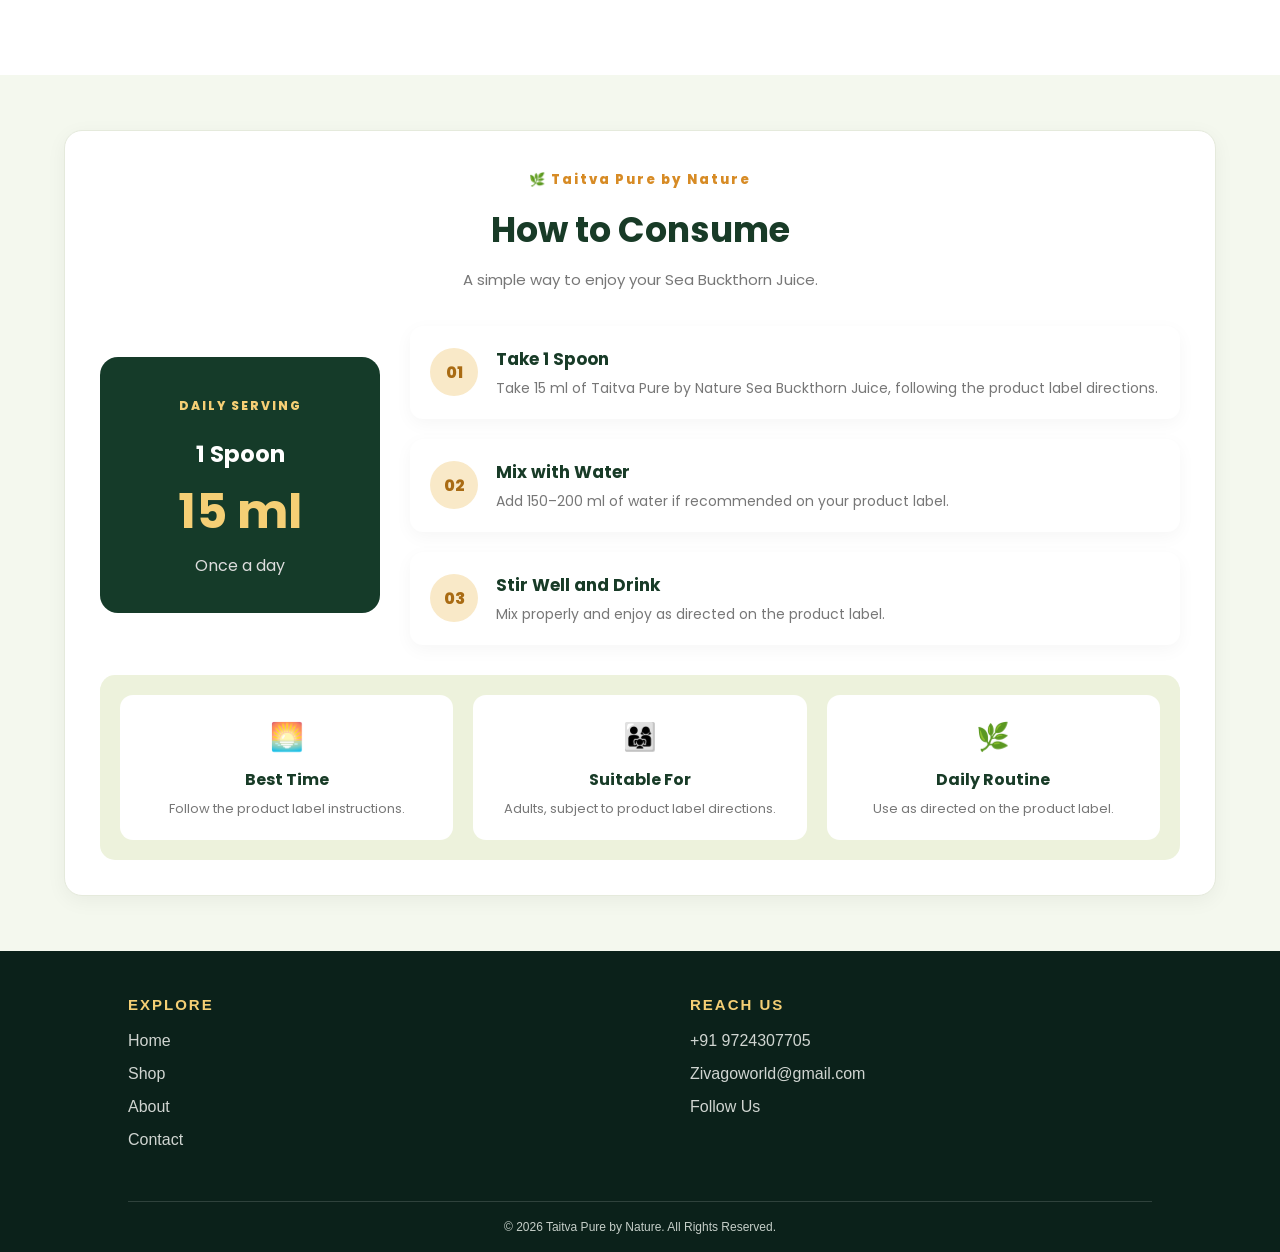
==== commit a015b4d5: "Update index.html" ====
--- a/index.html
+++ b/index.html
@@ -6,9 +6,9 @@
     <meta charset="UTF-8">
     <meta name="viewport" content="width=device-width, initial-scale=1.0">
 
-    <title>ZivaGO | Fresh & Natural Juices</title>
-
-    <meta name="description" content="Discover fresh and natural juices at ZivaGO. Enjoy refreshing flavours and order directly through WhatsApp.">
+    <title>Taitva Pure by Nature| Fresh & Natural Juices</title>
+
+    <meta name="description" content="Discover fresh and natural juices at Taitva Pure by Nature. Enjoy refreshing flavours and order directly through WhatsApp.">
 
     <link rel="stylesheet" href="./style.css">
 
@@ -583,9 +583,9 @@
         <div class="hero-image">
 
             <img
-                src="./logo2.jpg"
-                alt="Fresh ZivaGO juice"
-                onerror="this.onerror=null;this.src='https://placehold.co/600x500?text=ZivaGO+Juices'">
+                src="./Taitva Pure by Nature Logo.jpg"
+                alt="Taitva Pure by Nature"
+                onerror="this.onerror=null;this.src='https://placehold.co/600x500?text=/Taitva Pure + by Nature'">
 
         </div>
 
@@ -643,7 +643,7 @@
             <div class="consume-heading">
 
                 <span>
-                    🌿 ZIVAGO SEA BUCKTHORN JUICE
+                    🌿 Taitva Pure by Nature
                 </span>
 
                 <h2>
@@ -701,7 +701,7 @@
                             </h3>
 
                             <p>
-                                Take 15 ml of ZivaGo Sea Buckthorn Juice,
+                                Take 15 ml of Taitva Pure by Nature Sea Buckthorn Juice,
                                 following the product label directions.
                             </p>
 
@@ -888,7 +888,7 @@
         <div class="footer-bottom">
 
             <p>
-                © 2026 ZivaGO. All Rights Reserved.
+                © 2026 Taitva Pure by Nature. All Rights Reserved.
             </p>
 
         </div>
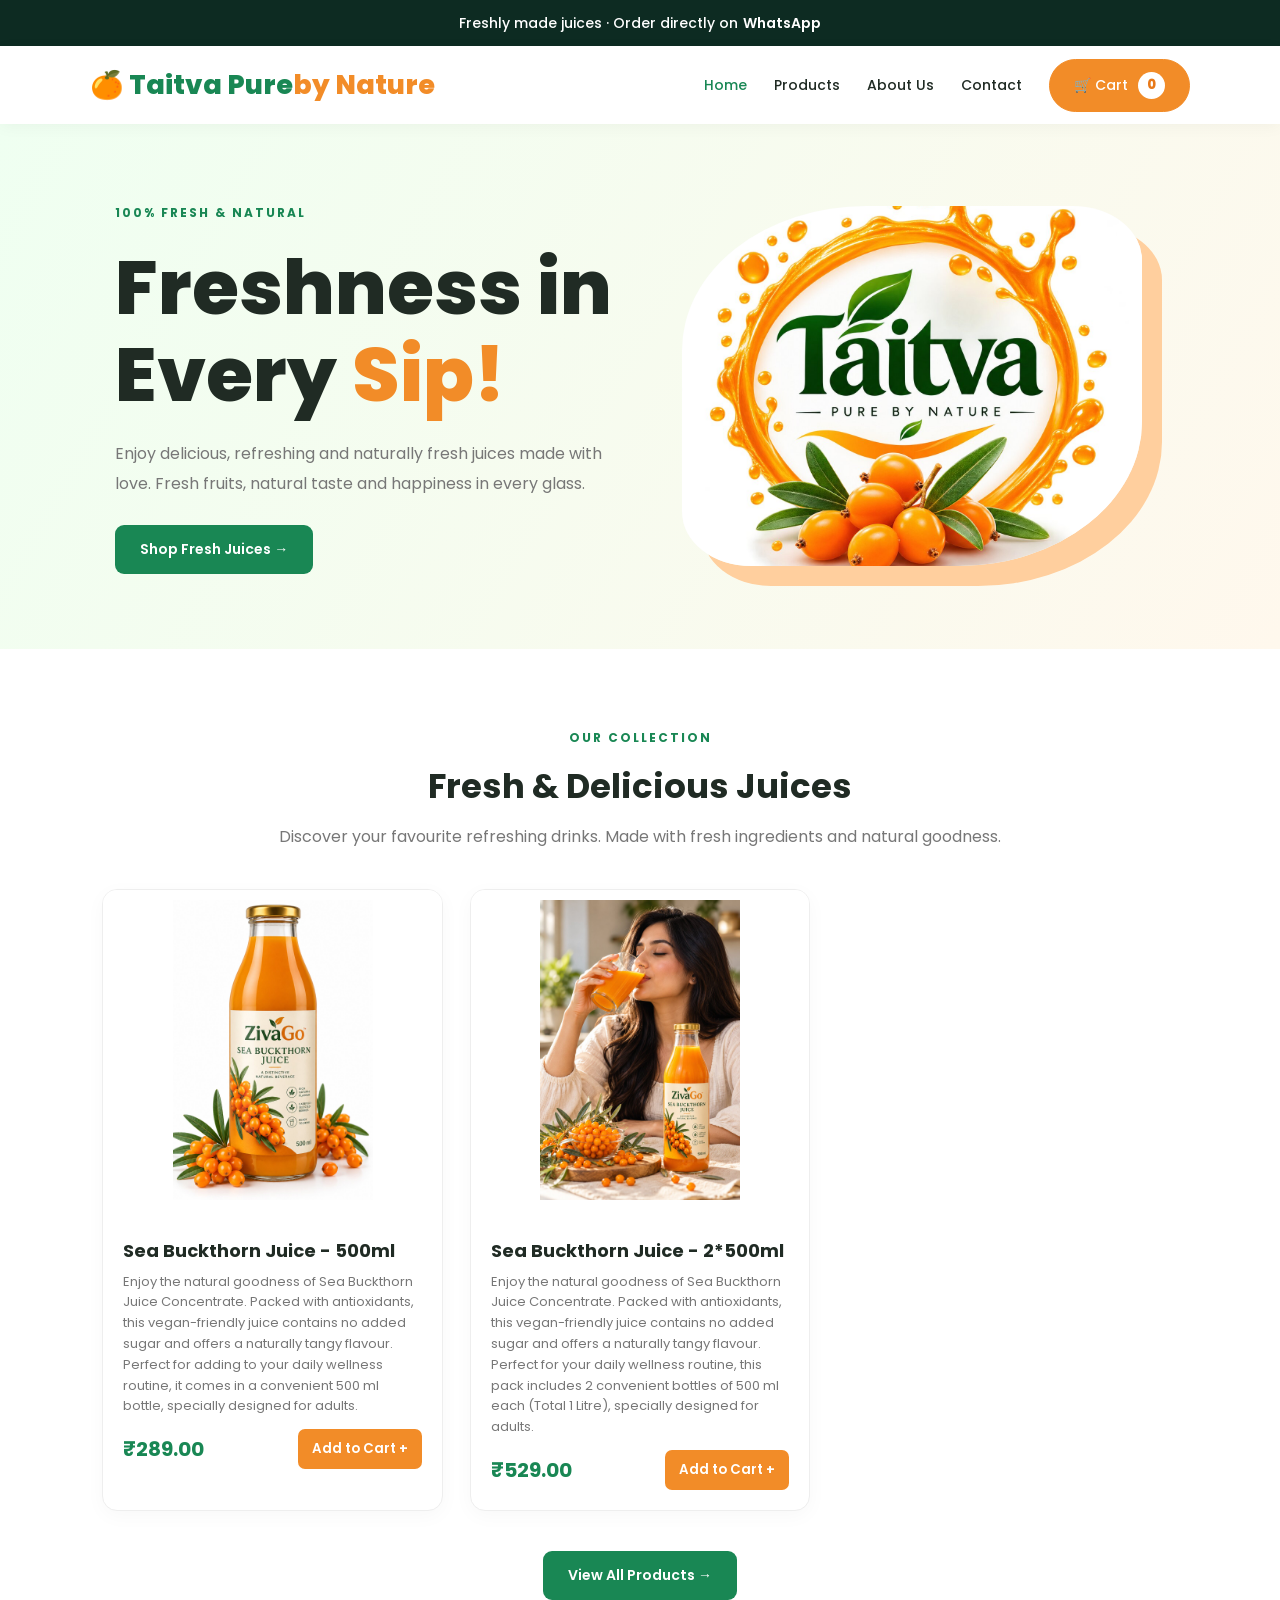
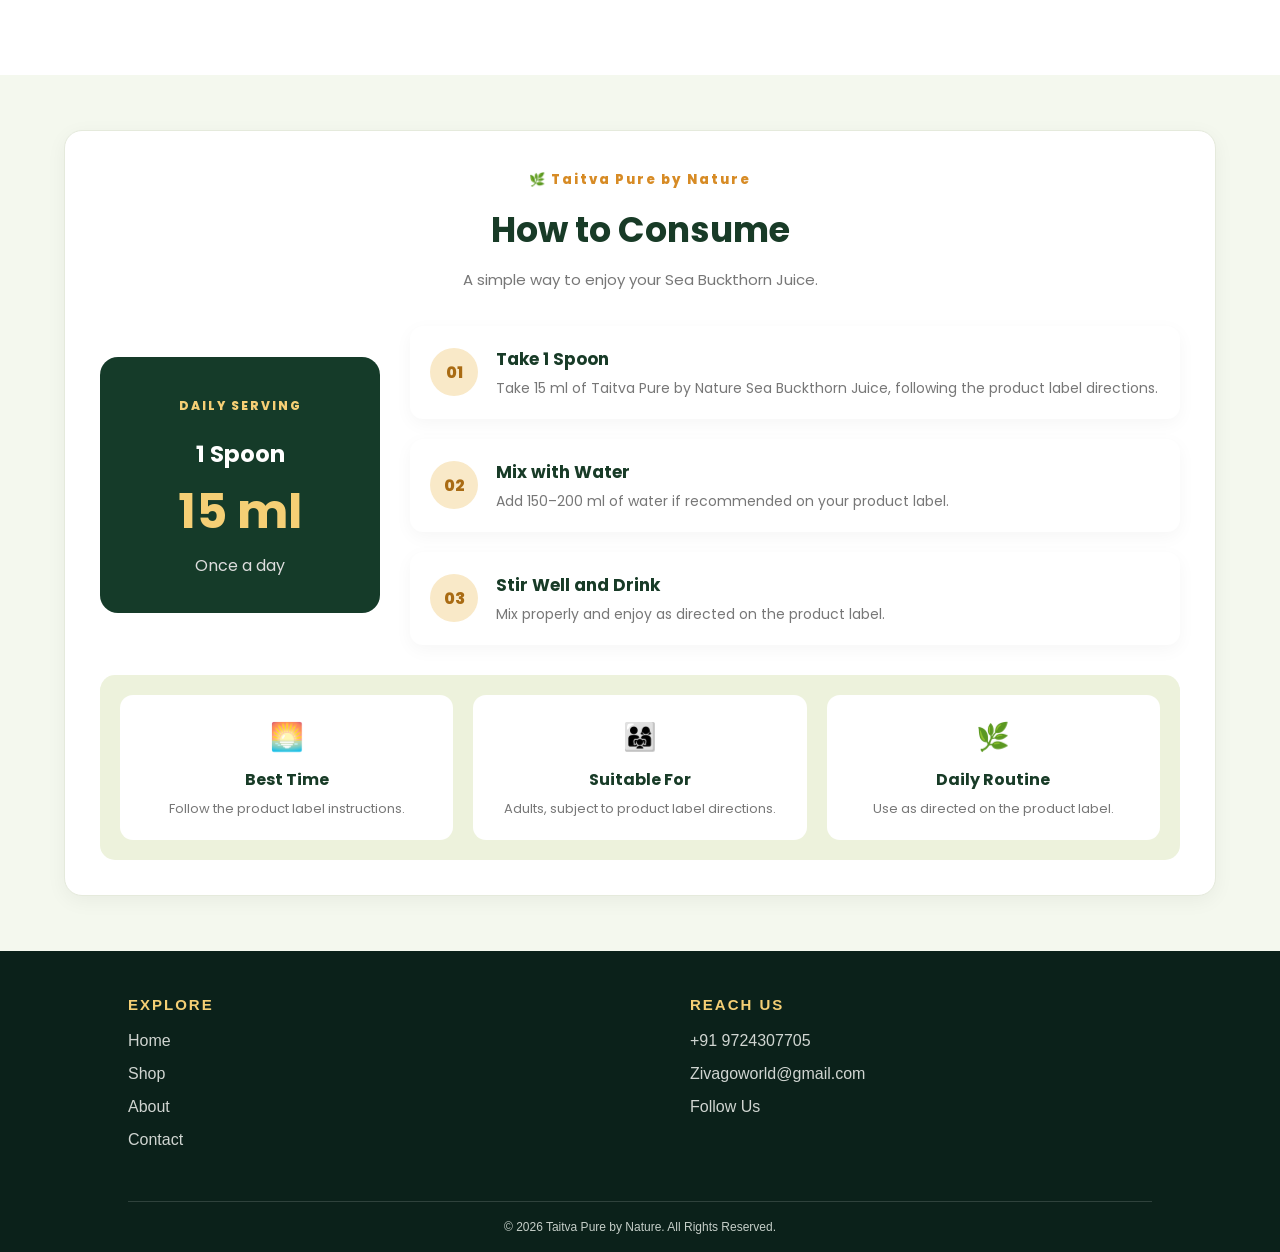
==== commit 2b0c951e: "Update index.html" ====
--- a/index.html
+++ b/index.html
@@ -507,7 +507,7 @@
     <header class="header">
 
         <a href="./index.html" class="logo">
-            🍊 Ziva<span>GO</span>
+            🍊 Taitva Pure<span>by Nature</span>
         </a>
 
         <button class="menu-btn"
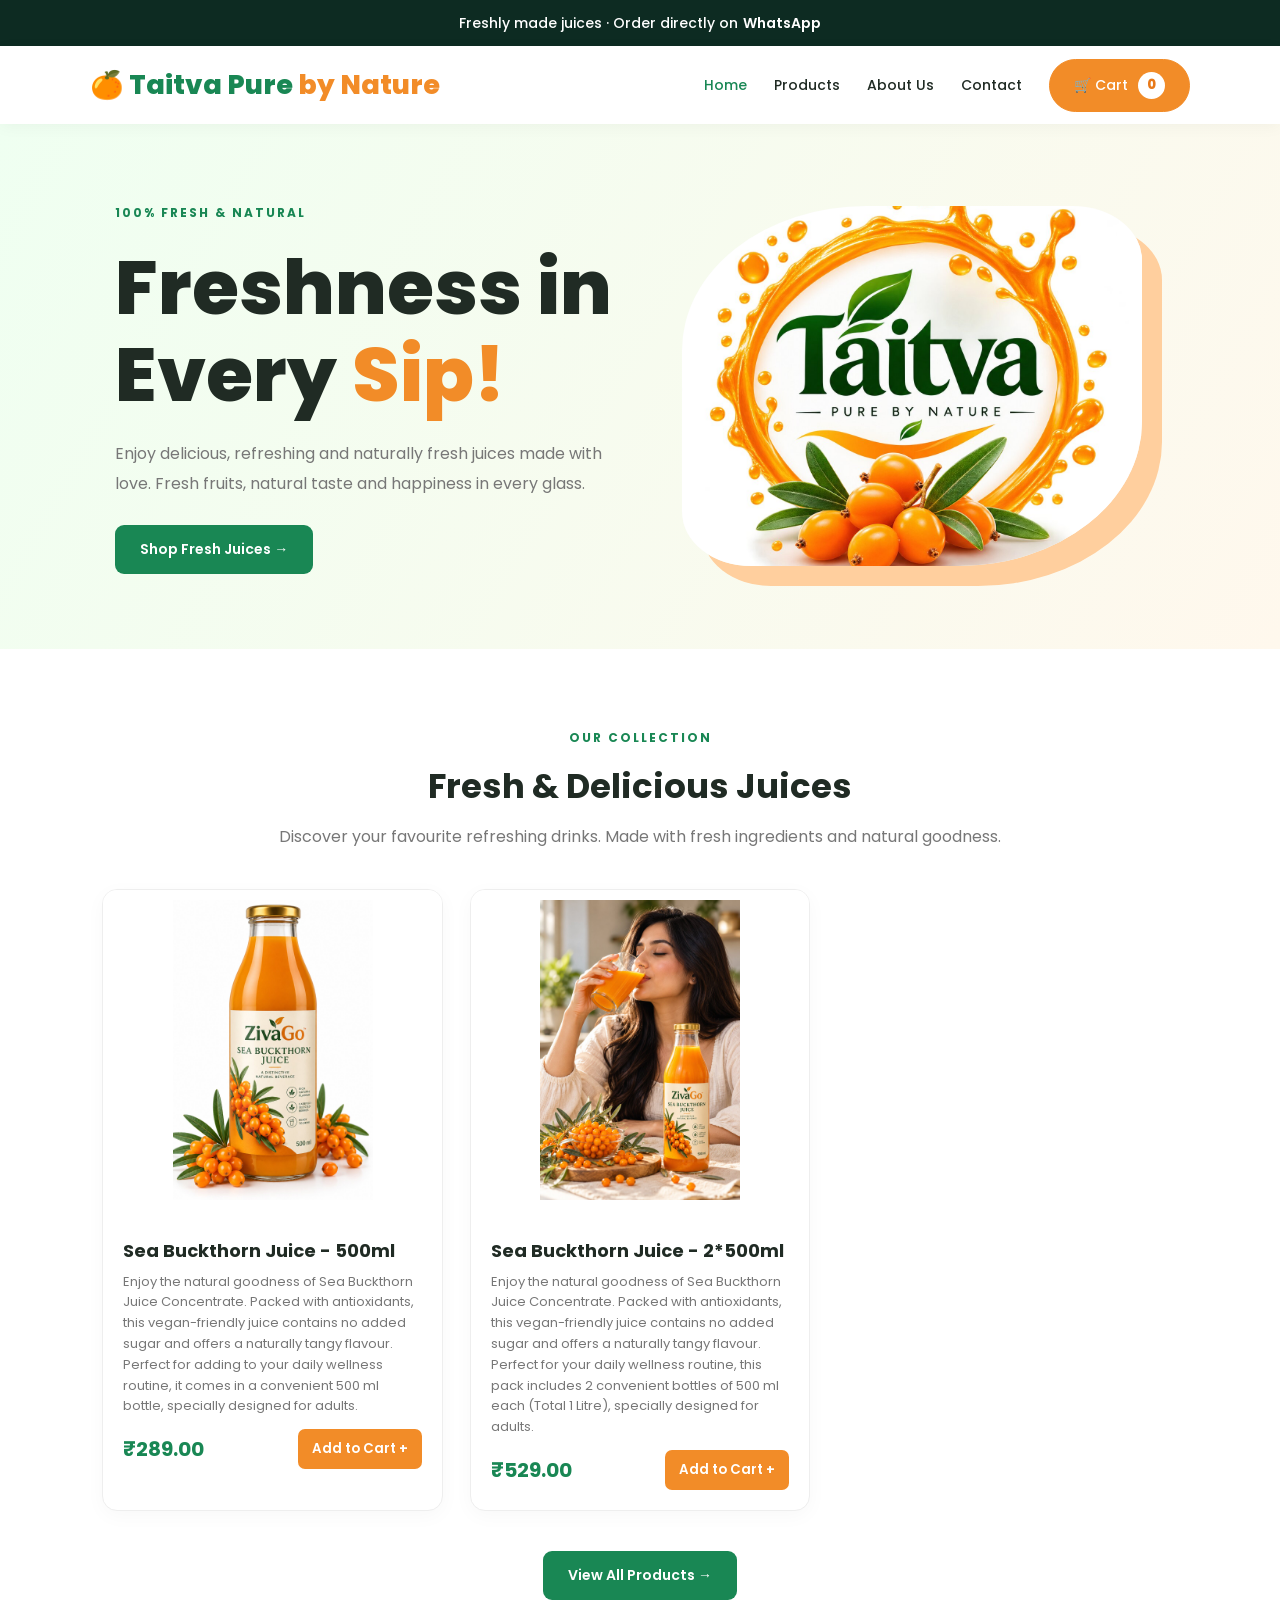
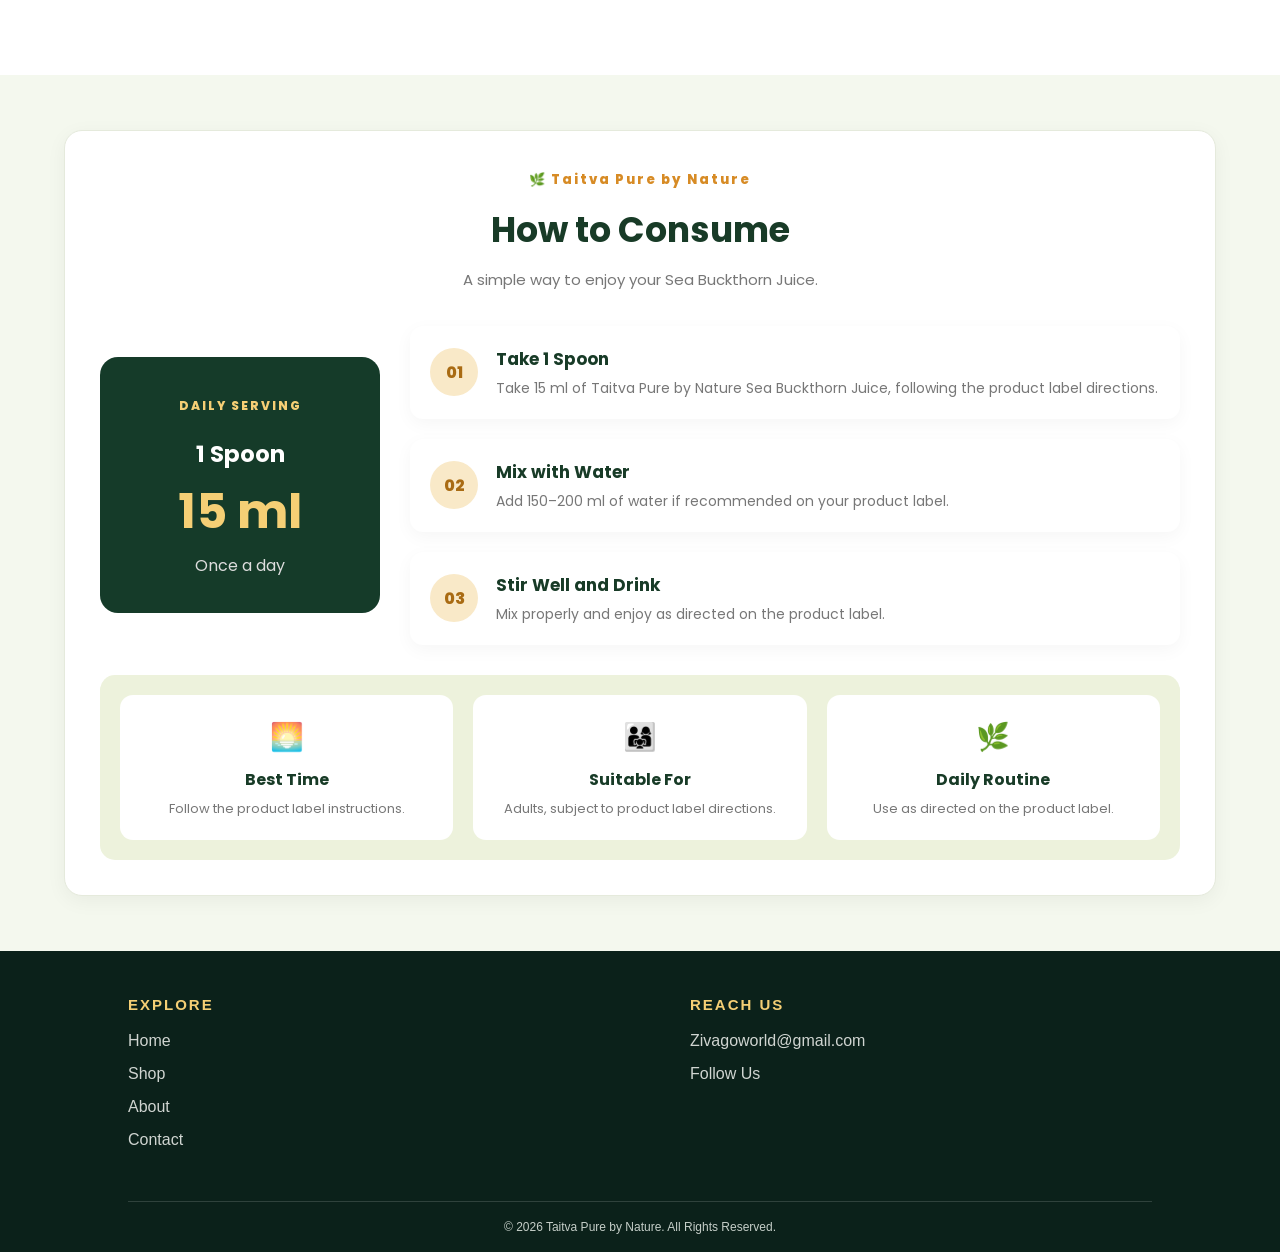
==== commit 961c9ddd: "Update index.html" ====
--- a/index.html
+++ b/index.html
@@ -507,7 +507,7 @@
     <header class="header">
 
         <a href="./index.html" class="logo">
-            🍊 Taitva Pure<span>by Nature</span>
+            🍊 Taitva Pure<span> by Nature</span>
         </a>
 
         <button class="menu-btn"
@@ -860,13 +860,7 @@
                     REACH US
                 </h3>
 
-                <a href="https://wa.me/919724307705"
-                   target="_blank"
-                   rel="noopener">
-
-                    +91 9724307705
-
-                </a>
+             
 
                 <a href="mailto:zivagoworld@gmail.com">
 
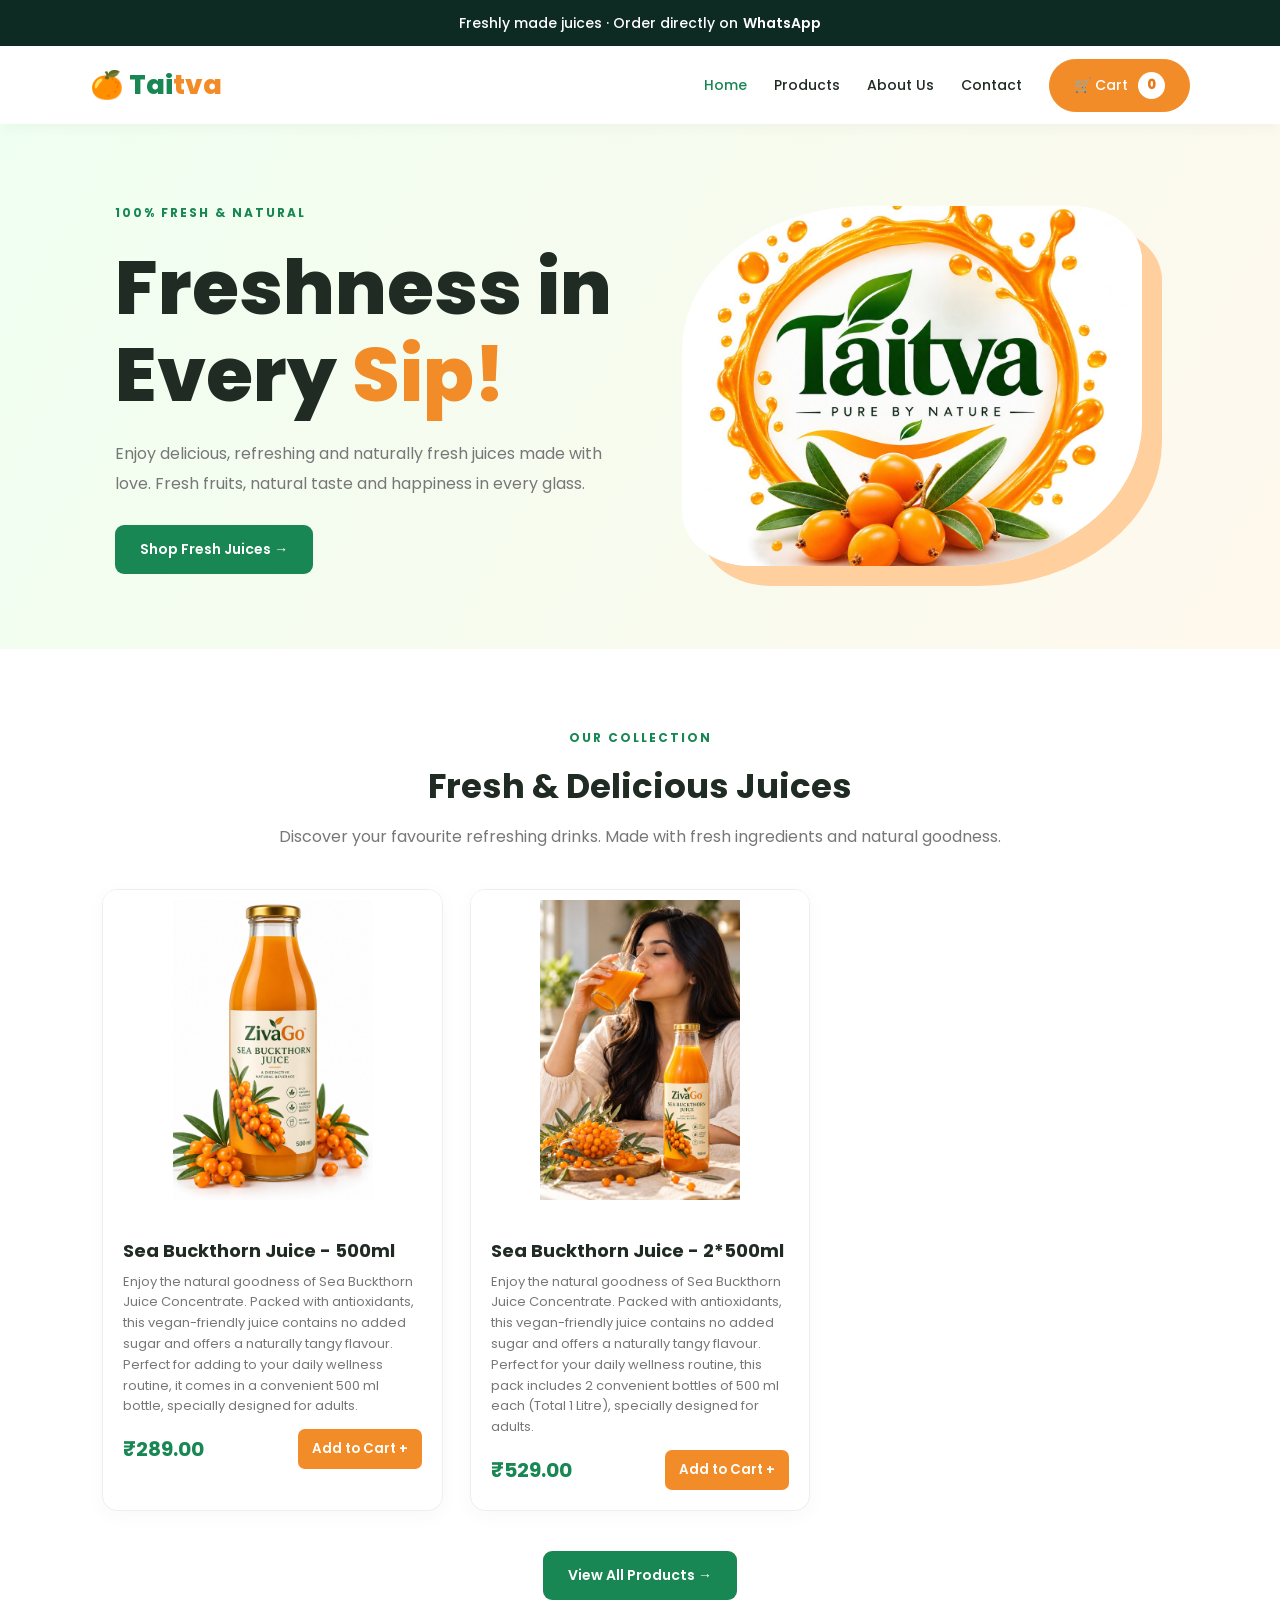
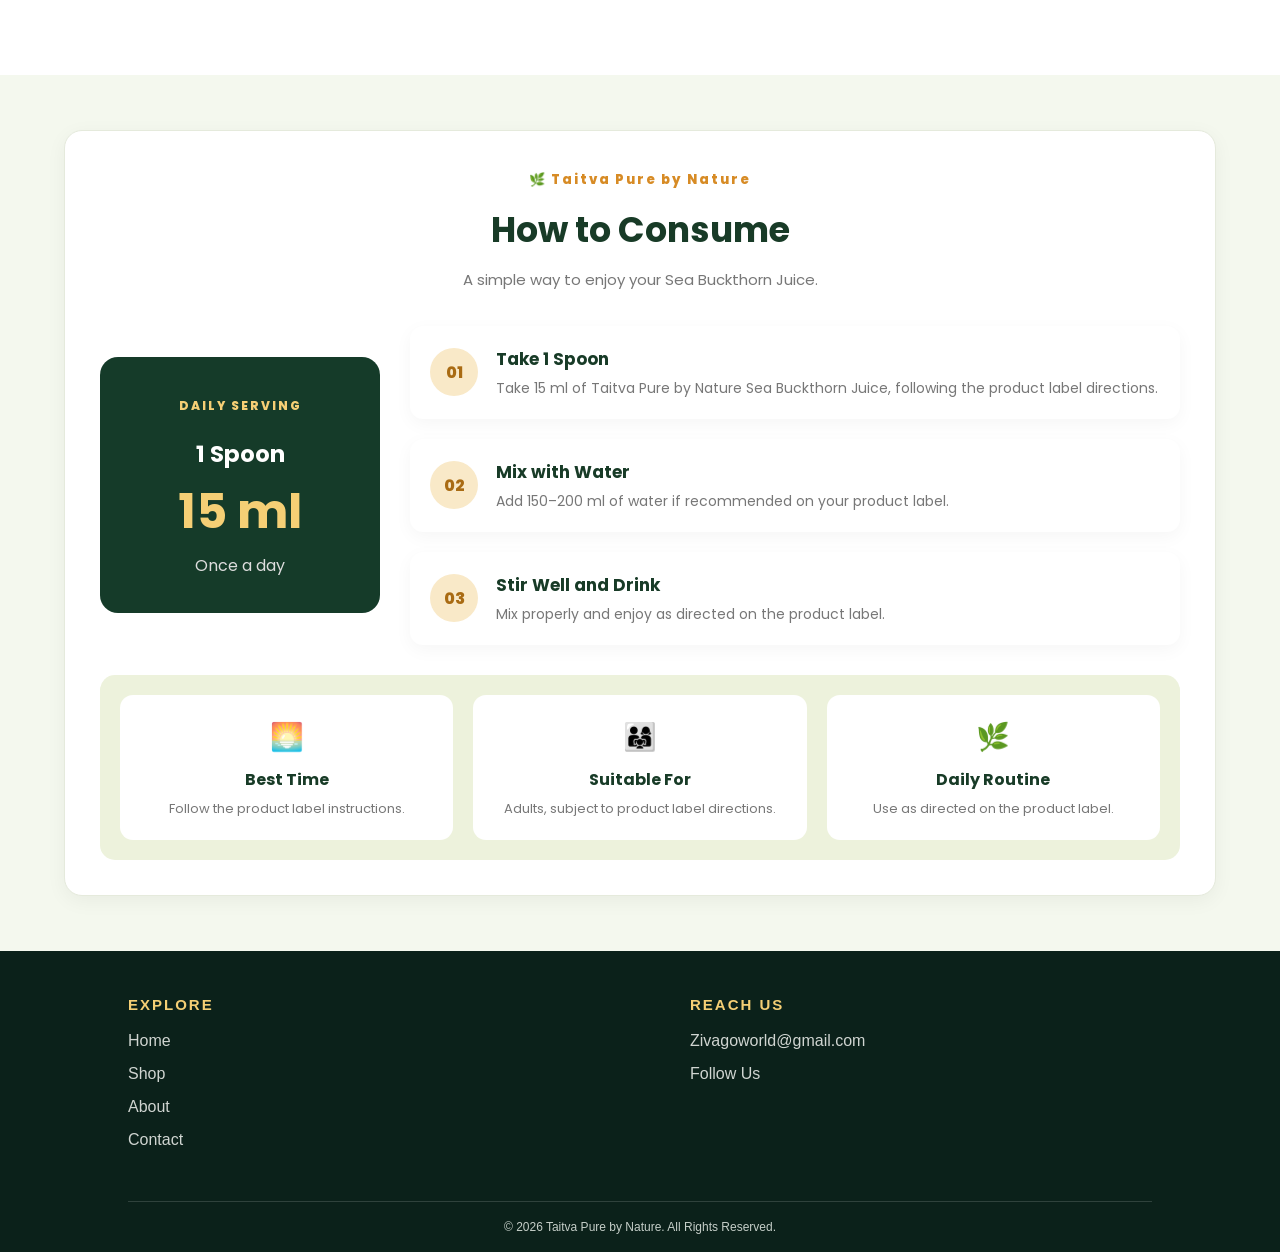
==== commit 92c2f59a: "Update index.html" ====
--- a/index.html
+++ b/index.html
@@ -507,7 +507,7 @@
     <header class="header">
 
         <a href="./index.html" class="logo">
-            🍊 Taitva Pure<span> by Nature</span>
+            🍊 Tai<span>tva</span>
         </a>
 
         <button class="menu-btn"
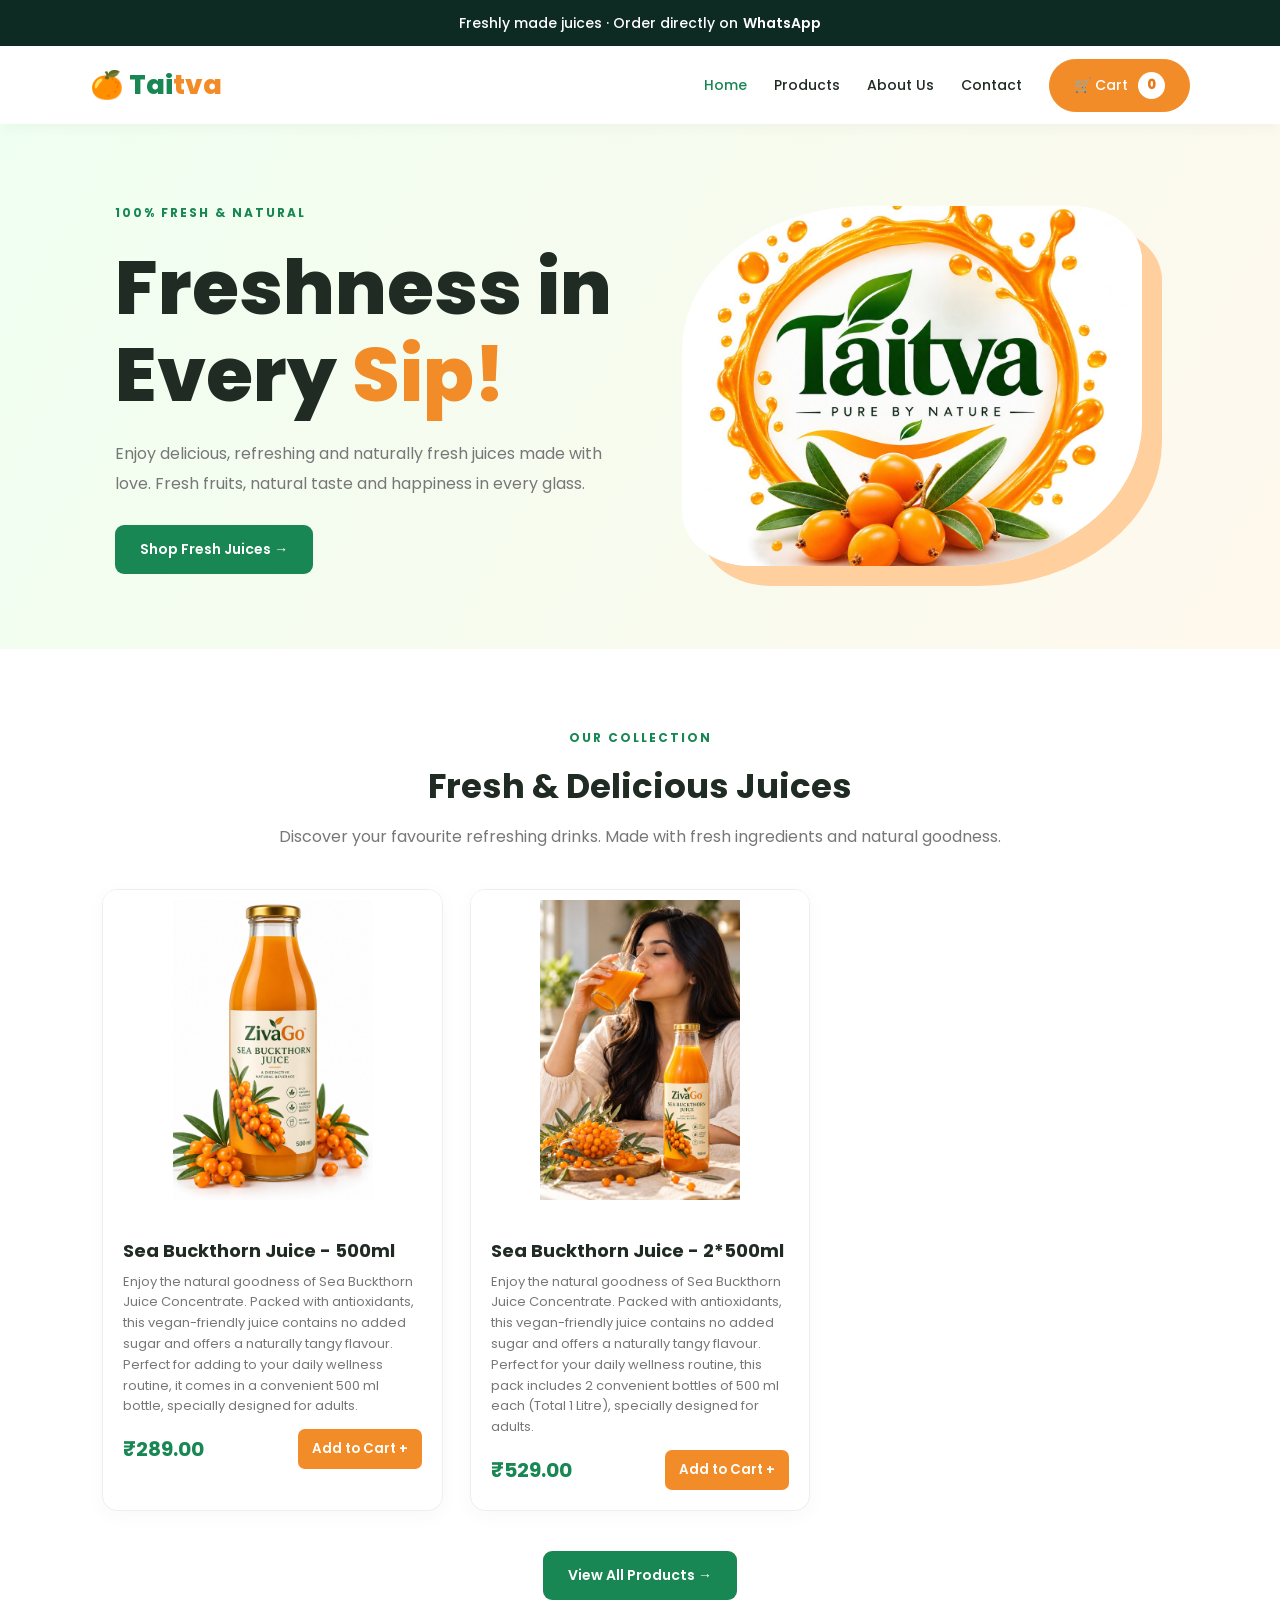
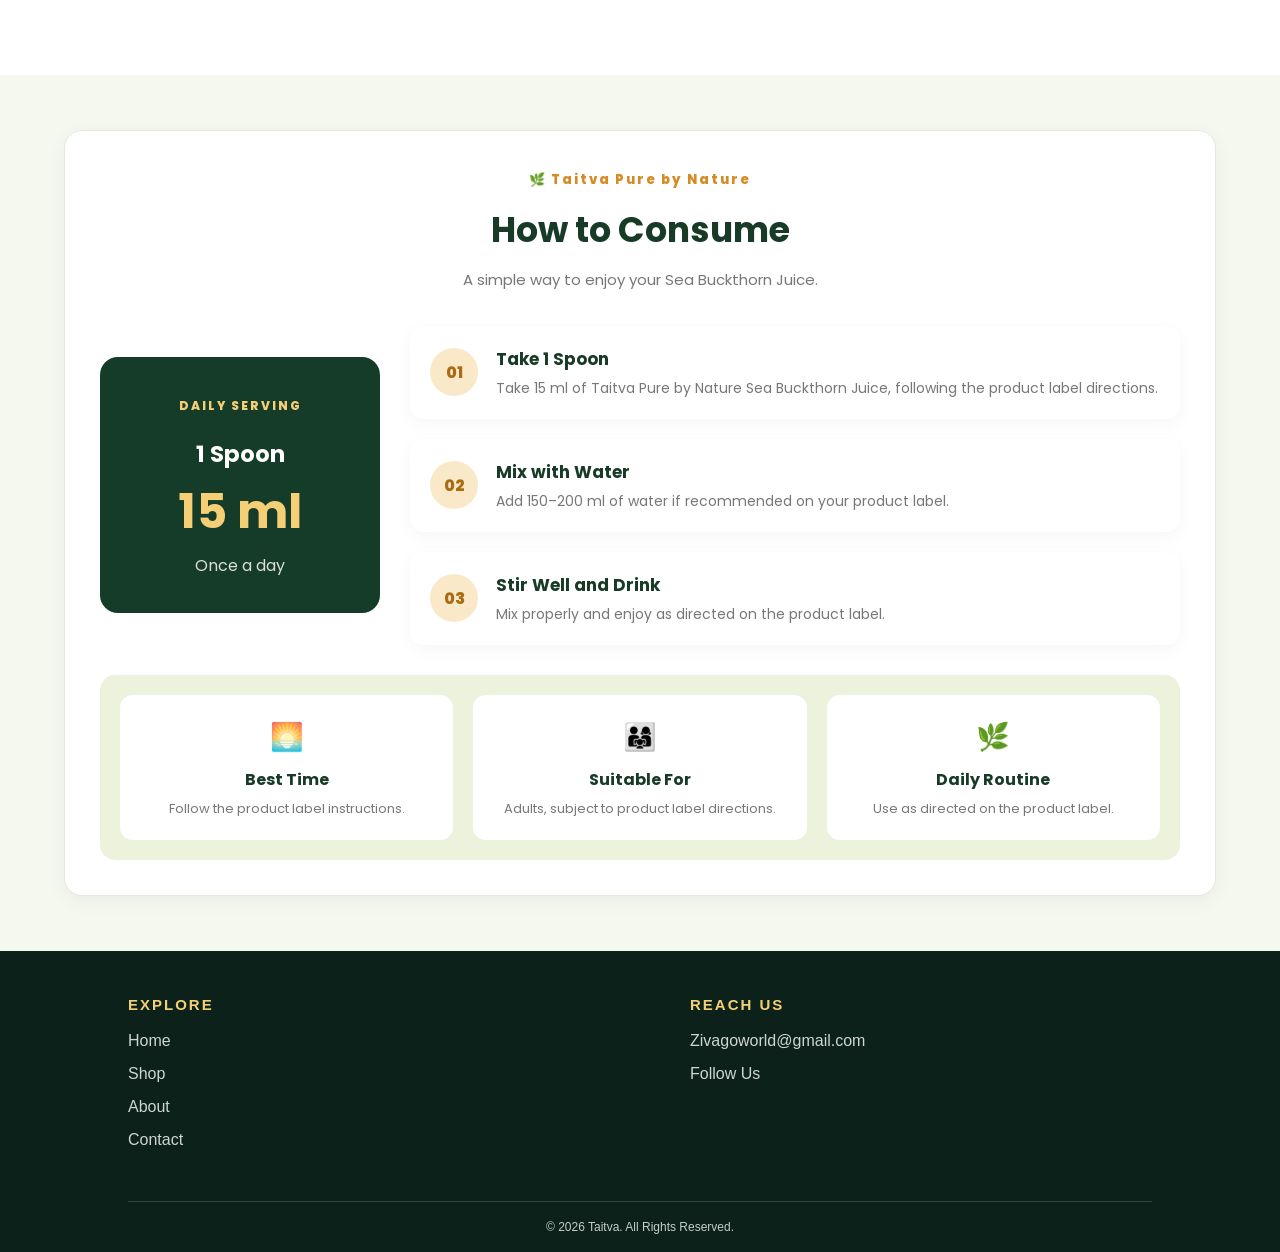
==== commit 974ee38a: "Update index.html" ====
--- a/index.html
+++ b/index.html
@@ -882,7 +882,7 @@
         <div class="footer-bottom">
 
             <p>
-                © 2026 Taitva Pure by Nature. All Rights Reserved.
+                © 2026 Taitva. All Rights Reserved.
             </p>
 
         </div>
